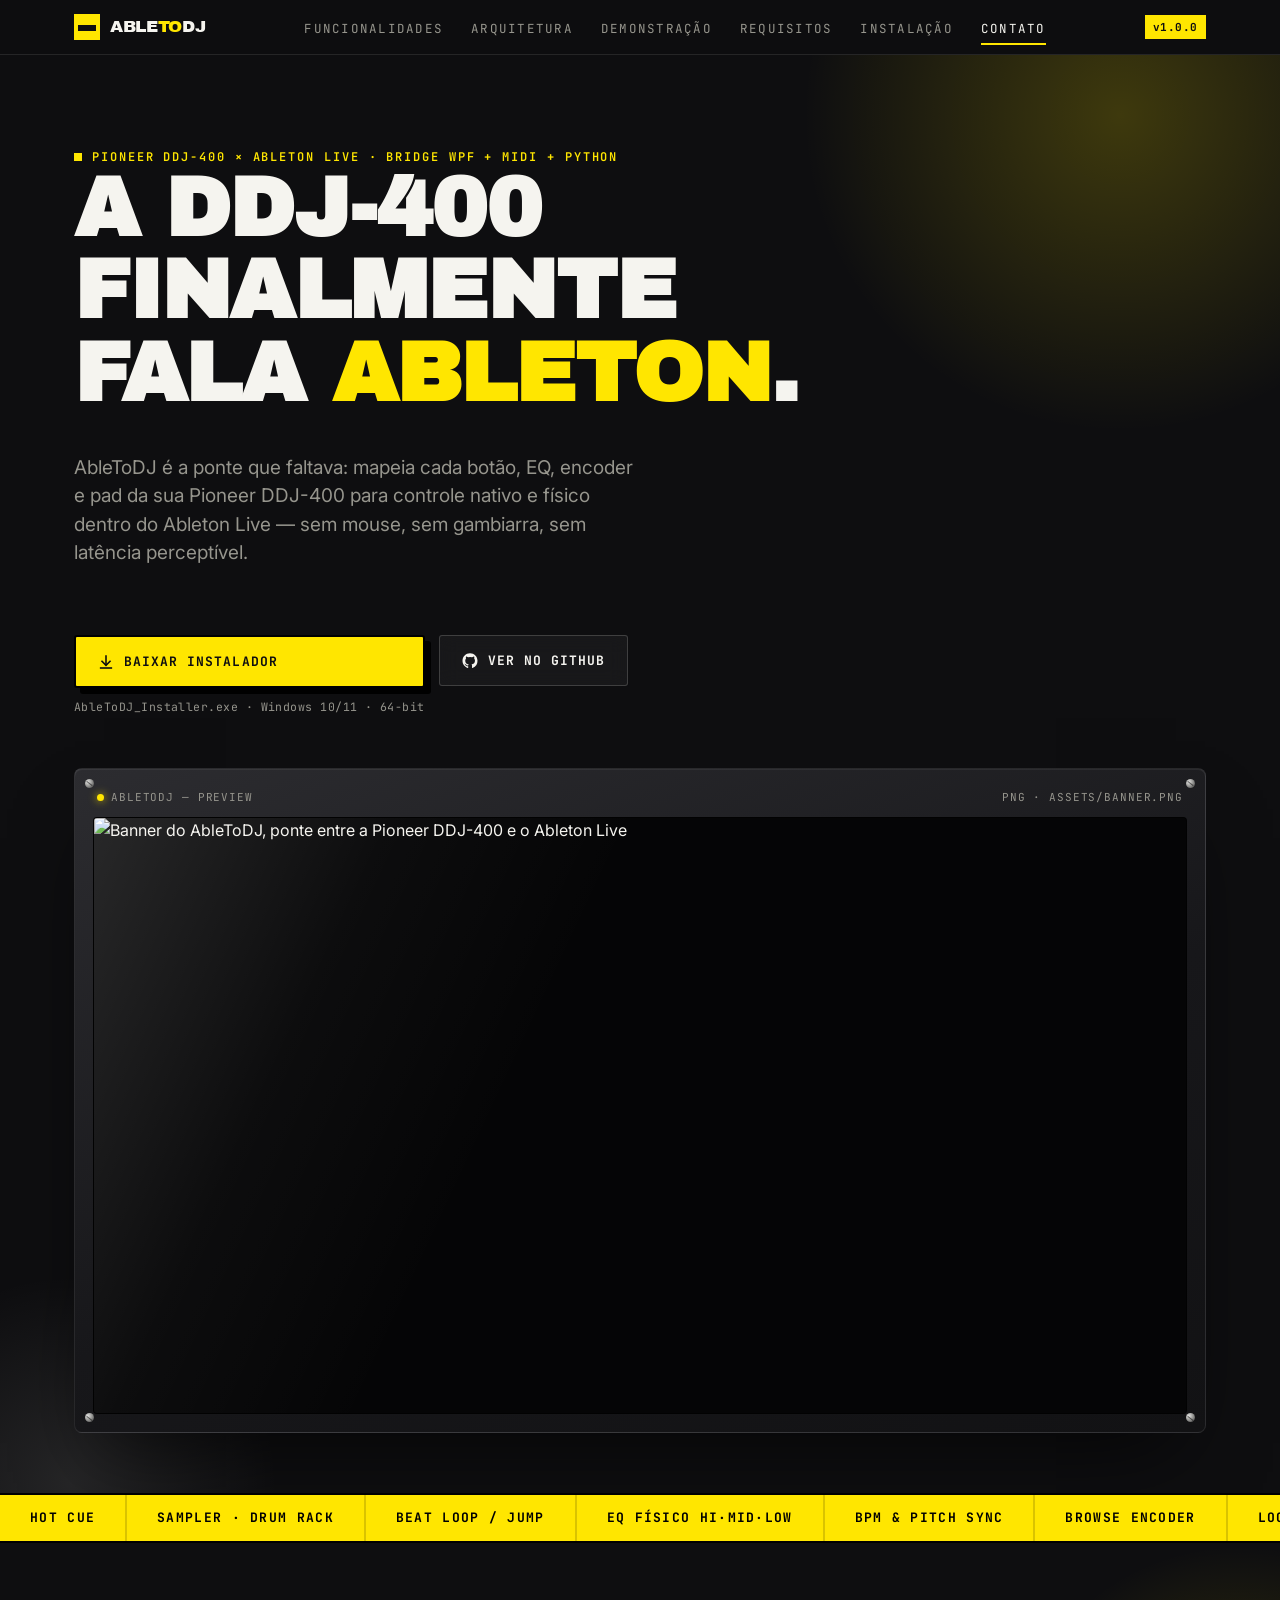
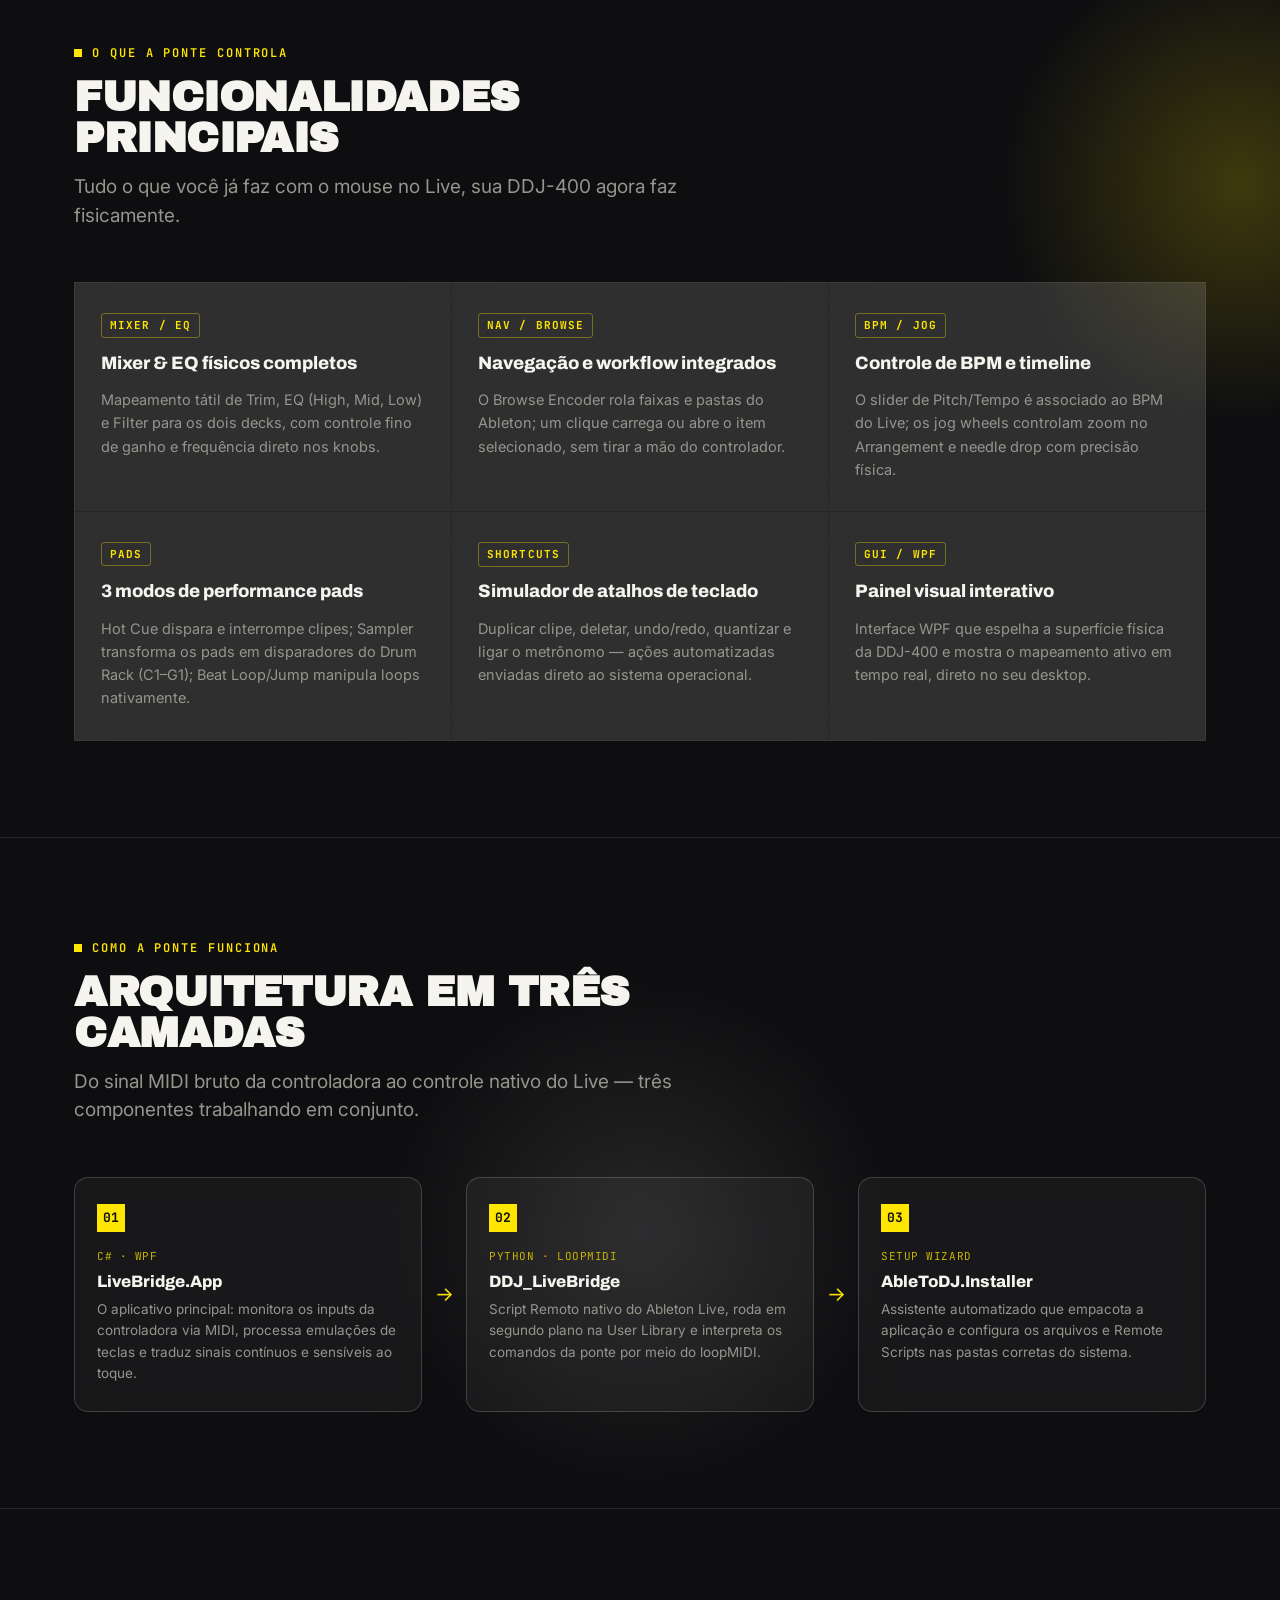
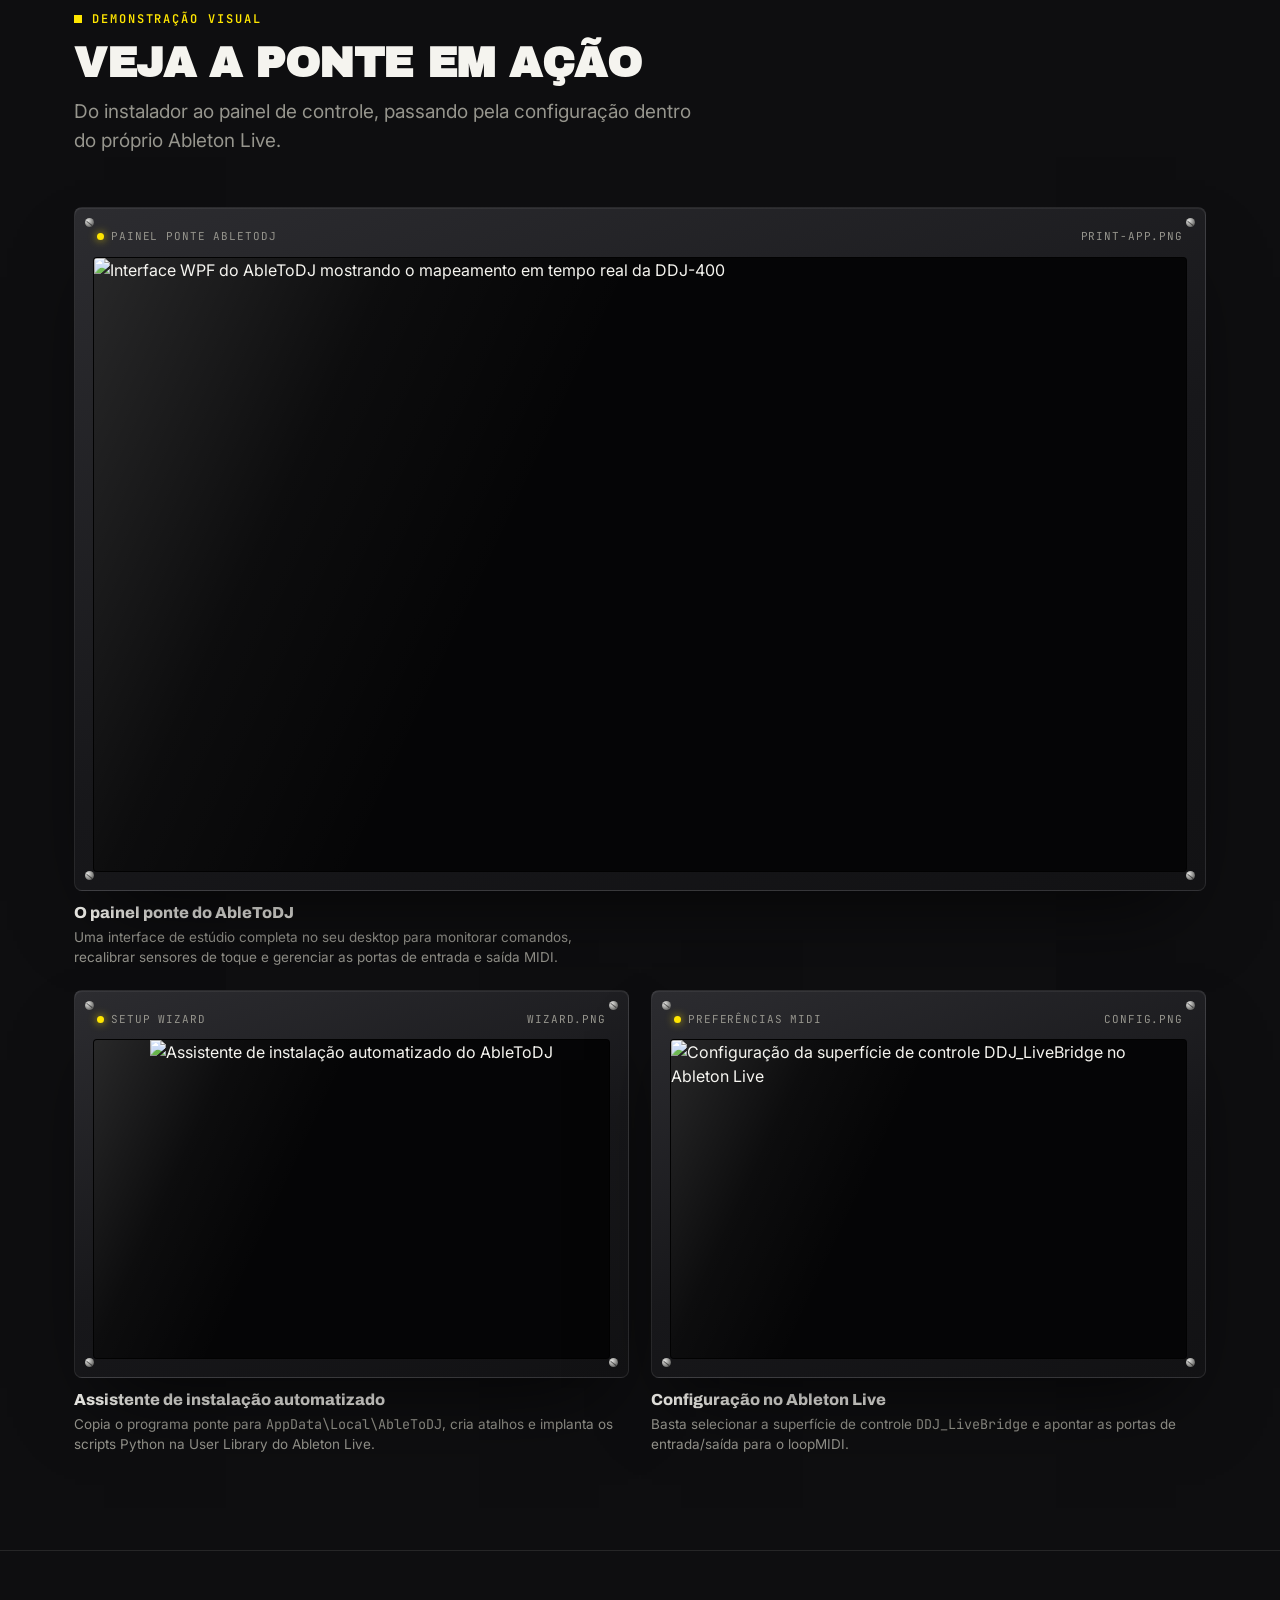
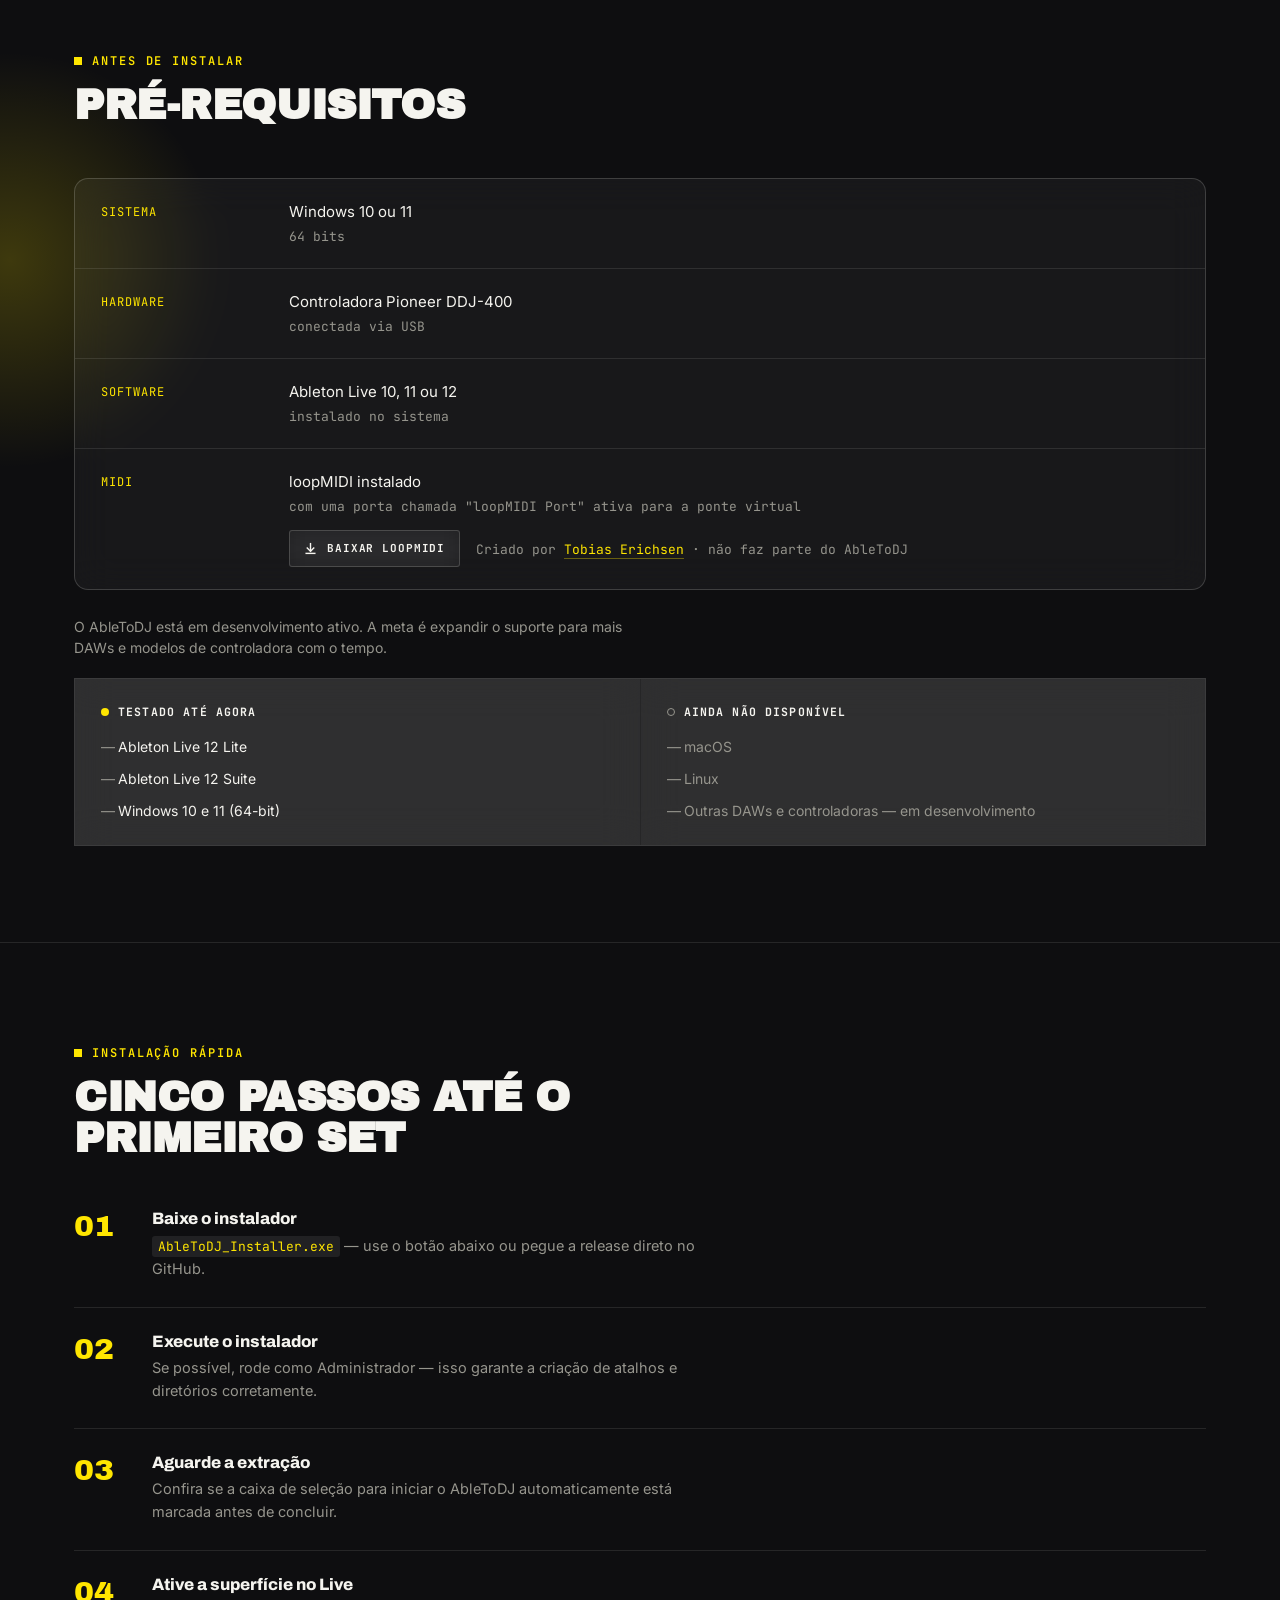
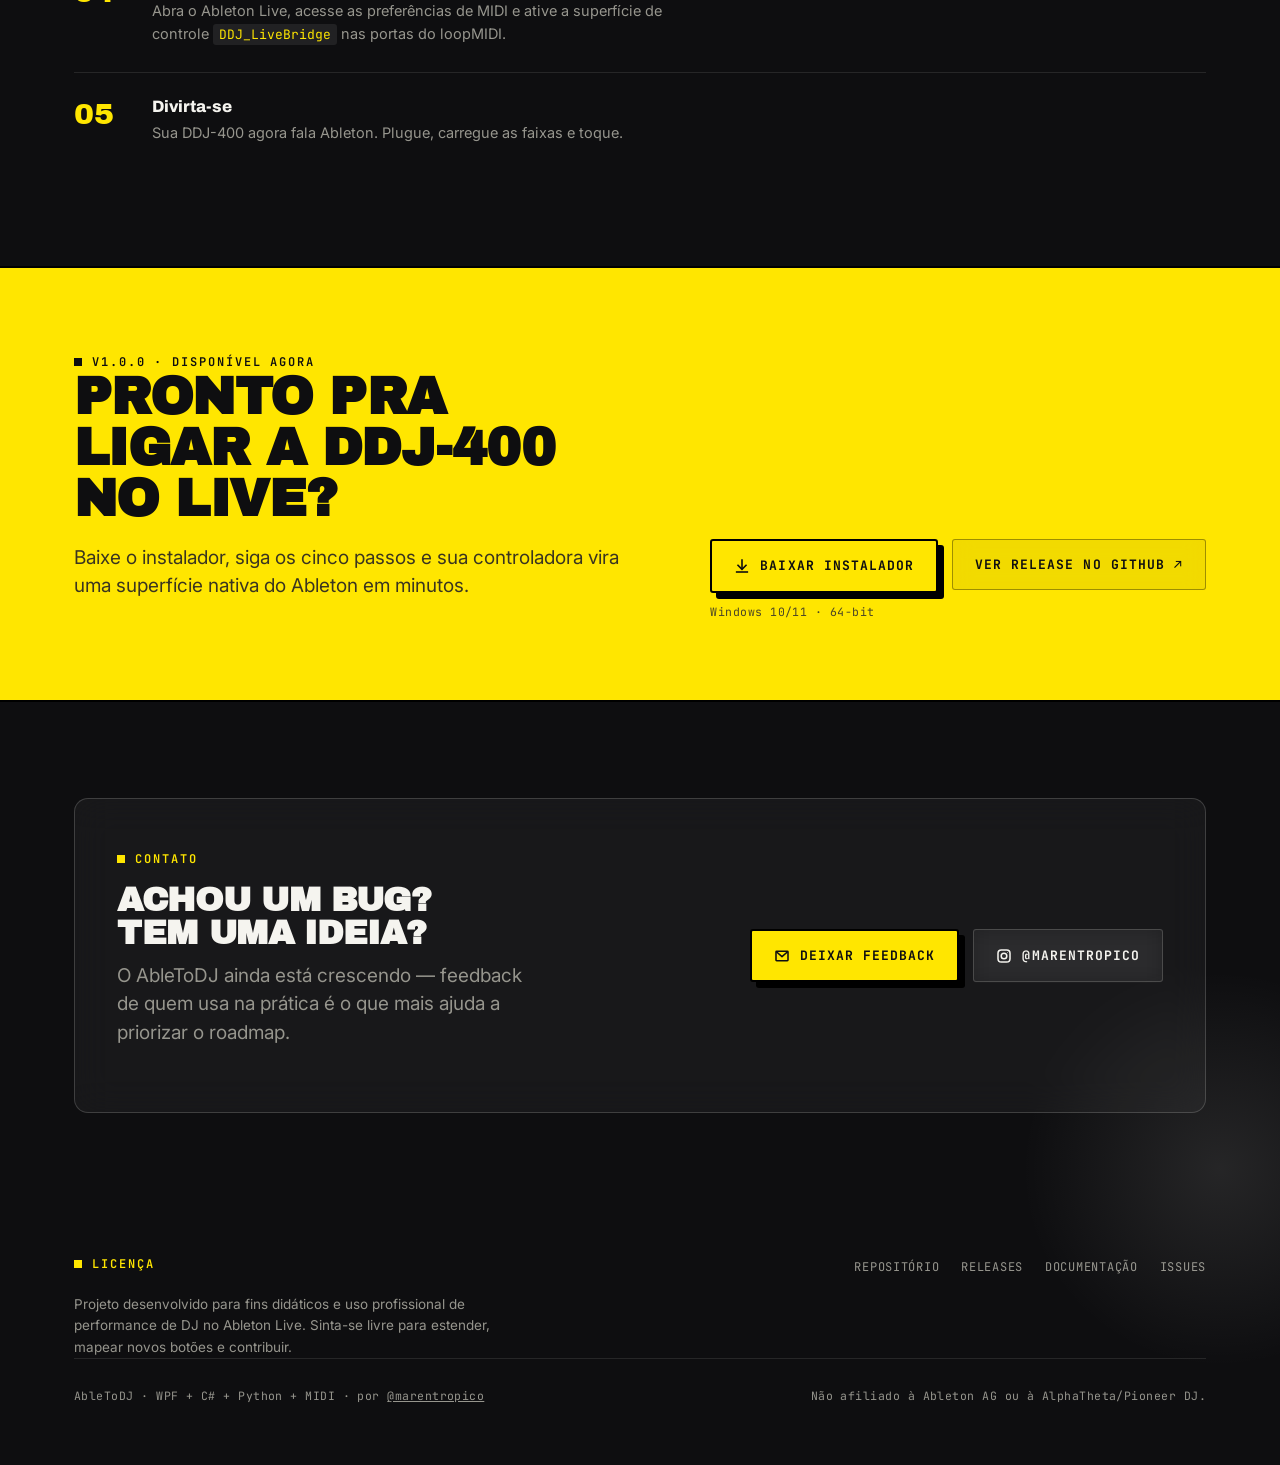
==== index.html @ 9d4becbc "Landing Page" ====
<!DOCTYPE html>
<html lang="pt-BR">
<head>
<meta charset="UTF-8">
<meta name="viewport" content="width=device-width, initial-scale=1.0">
<title>AbleToDJ — Pioneer DDJ-400 × Ableton Live Bridge</title>
<meta name="description" content="AbleToDJ transforma sua Pioneer DDJ-400 numa superfície de controle nativa do Ableton Live: EQ físico, hot cues, pads, BPM e navegação, sem tocar no mouse.">
<meta property="og:title" content="AbleToDJ — Pioneer DDJ-400 × Ableton Live Bridge">
<meta property="og:description" content="A ponte que faltava entre sua DDJ-400 e o Ableton Live. Baixe o instalador e toque.">
<meta property="og:image" content="https://raw.githubusercontent.com/marentropico/abletonDDJ/main/assets/banner.png">
<meta property="og:type" content="website">
<meta name="theme-color" content="#0E0E10">
<link rel="icon" href="data:image/svg+xml,%3Csvg xmlns='http://www.w3.org/2000/svg' viewBox='0 0 64 64'%3E%3Crect width='64' height='64' fill='%230E0E10'/%3E%3Crect x='8' y='8' width='48' height='48' fill='%23FFE600'/%3E%3Crect x='16' y='28' width='32' height='8' fill='%230E0E10'/%3E%3C/svg%3E">
<link rel="preconnect" href="https://fonts.googleapis.com">
<link rel="preconnect" href="https://fonts.gstatic.com" crossorigin>
<link href="https://fonts.googleapis.com/css2?family=Archivo+Black&family=Archivo:wght@500;600;700;800&family=JetBrains+Mono:wght@400;500;600;700&family=Inter:wght@400;500;600&display=swap" rel="stylesheet">
<style>
  :root{
    --ink:#0E0E10;
    --ink-2:#18181B;
    --ink-3:#212124;
    --yellow:#FFE600;
    --yellow-dim:#C9B400;
    --paper:#F5F4EF;
    --muted:#96958D;
    --line:rgba(245,244,239,0.10);
    --line-strong:rgba(245,244,239,0.18);
    --glass-bg:rgba(245,244,239,0.045);
    --radius-glass:14px;
    --radius-hard:3px;
    --shadow-hard:6px 6px 0 #000;
    --shadow-hard-sm:3px 3px 0 #000;
    --maxw:1180px;
  }

  *{box-sizing:border-box;}
  html{scroll-behavior:smooth;}
  body{
    margin:0;
    background:var(--ink);
    color:var(--paper);
    font-family:'Inter',system-ui,sans-serif;
    line-height:1.5;
    -webkit-font-smoothing:antialiased;
    overflow-x:hidden;
  }
  img{max-width:100%;display:block;}
  a{color:inherit;}
  ::selection{background:var(--yellow);color:#000;}

  .wrap{max-width:var(--maxw); margin:0 auto; padding:0 24px;}

  h1,h2,h3{
    font-family:'Archivo Black', 'Archivo', sans-serif;
    text-transform:uppercase;
    line-height:0.98;
    margin:0;
    letter-spacing:-0.01em;
  }
  .eyebrow{
    font-family:'JetBrains Mono', monospace;
    font-size:12px;
    font-weight:600;
    letter-spacing:0.16em;
    text-transform:uppercase;
    color:var(--yellow);
    display:inline-flex;
    align-items:center;
    gap:10px;
  }
  .eyebrow::before{
    content:'';
    width:8px;height:8px;
    background:var(--yellow);
    display:inline-block;
    flex:none;
  }
  .lede{
    font-size:clamp(16px,1.6vw,19px);
    color:var(--muted);
    max-width:52ch;
  }
  .mono{font-family:'JetBrains Mono', monospace;}

  /* ---------- background glow blobs (glass grounding) ---------- */
  .glow{position:absolute; border-radius:50%; pointer-events:none; z-index:0;}
  .glow-yellow{background:radial-gradient(circle, rgba(255,230,0,0.20), rgba(255,230,0,0) 70%);}
  .glow-white{background:radial-gradient(circle, rgba(245,244,239,0.10), rgba(245,244,239,0) 70%);}

  /* ---------- nav ---------- */
  .nav{
    position:sticky; top:0; z-index:100;
    background:rgba(14,14,16,0.72);
    backdrop-filter:blur(14px);
    -webkit-backdrop-filter:blur(14px);
    border-bottom:1px solid var(--line);
  }
  .nav-inner{
    display:flex; align-items:center; justify-content:space-between;
    padding:14px 24px;
    max-width:var(--maxw); margin:0 auto;
  }
  .brand{display:flex; align-items:center; gap:10px; text-decoration:none;}
  .brand-mark{
    width:26px; height:26px; background:var(--yellow);
    position:relative; flex:none;
  }
  .brand-mark::after{
    content:''; position:absolute; left:15%; top:44%; width:70%; height:22%;
    background:var(--ink);
  }
  .brand-word{
    font-family:'Archivo Black', sans-serif;
    font-size:17px; letter-spacing:-0.02em;
    text-transform:uppercase;
  }
  .brand-word span{color:var(--yellow);}
  .nav-links{
    display:flex; gap:28px; list-style:none; margin:0; padding:0;
  }
  .nav-links a{
    font-family:'JetBrains Mono', monospace;
    font-size:12.5px; text-transform:uppercase; letter-spacing:0.1em;
    text-decoration:none; color:var(--muted);
    padding:6px 0; border-bottom:2px solid transparent;
    transition:color .15s, border-color .15s;
  }
  .nav-links a:hover, .nav-links a.active{color:var(--paper); border-color:var(--yellow);}
  .nav-right{display:flex; align-items:center; gap:14px;}
  .nav-version{
    font-family:'JetBrains Mono', monospace; font-size:11px;
    color:var(--ink); background:var(--yellow);
    padding:4px 8px; letter-spacing:0.05em; font-weight:700;
  }
  .nav-toggle{display:none; background:none; border:1px solid var(--line-strong); color:var(--paper); width:38px;height:38px; cursor:pointer; align-items:center; justify-content:center;}
  .nav-toggle span, .nav-toggle span::before, .nav-toggle span::after{
    content:''; display:block; width:16px; height:2px; background:var(--paper); position:relative;
  }
  .nav-toggle span::before{position:absolute; top:-5px;}
  .nav-toggle span::after{position:absolute; top:5px;}

  /* ---------- buttons ---------- */
  .btn{
    font-family:'JetBrains Mono', monospace;
    font-weight:700; font-size:13px; letter-spacing:0.08em;
    text-transform:uppercase; text-decoration:none;
    display:inline-flex; align-items:center; gap:10px;
    padding:15px 22px;
    border-radius:var(--radius-hard);
    cursor:pointer; white-space:nowrap;
    transition:transform .12s ease, box-shadow .12s ease, background .15s, color .15s, border-color .15s;
  }
  .btn svg{flex:none;}
  .btn-primary{
    background:var(--yellow); color:var(--ink);
    border:2px solid #000;
    box-shadow:var(--shadow-hard);
  }
  .btn-primary:hover{transform:translate(2px,2px); box-shadow:var(--shadow-hard-sm);}
  .btn-primary:active{transform:translate(5px,5px); box-shadow:0 0 0 #000;}
  .btn-ghost{
    background:var(--glass-bg);
    backdrop-filter:blur(10px); -webkit-backdrop-filter:blur(10px);
    color:var(--paper);
    border:1.5px solid var(--line-strong);
  }
  .btn-ghost:hover{border-color:var(--yellow); color:var(--yellow);}
  .btn-block{width:100%; justify-content:center;}
  .btn-sub{
    font-family:'JetBrains Mono', monospace; font-size:11.5px;
    color:var(--muted); letter-spacing:0.04em; margin-top:10px;
  }
  .cta-row{display:flex; flex-wrap:wrap; gap:14px; align-items:flex-start;}
  .cta-col{display:flex; flex-direction:column;}

  /* ---------- hero ---------- */
  .hero{position:relative; padding:88px 0 60px; overflow:hidden;}
  .hero .glow-yellow{width:640px; height:640px; top:-260px; right:-160px;}
  .hero .glow-white{width:420px; height:420px; bottom:-200px; left:-140px;}
  .hero-inner{position:relative; z-index:1;}
  .hero-title{
    font-size:clamp(40px, 7vw, 84px);
    max-width:15ch;
  }
  .hero-title .hl{color:var(--yellow);}
  .hero-copy{
    display:flex; gap:48px; flex-wrap:wrap;
    margin-top:26px; align-items:flex-end; justify-content:space-between;
  }
  .hero-lede-col{max-width:560px;}
  .hero-lede-col .lede{margin-top:14px;}
  .hero-cta{margin-top:26px;}

  /* ---------- hardware panel frame (signature element) ---------- */
  .frame{
    position:relative;
    background:linear-gradient(160deg,#2c2c30 0%, #17171a 55%, #121214 100%);
    border:1px solid rgba(255,255,255,0.09);
    border-radius:8px;
    padding:18px;
    box-shadow:0 40px 80px -30px rgba(0,0,0,0.7), inset 0 1px 0 rgba(255,255,255,0.06);
  }
  .screw{
    position:absolute; width:9px; height:9px; border-radius:50%;
    background:radial-gradient(circle at 32% 32%, #e4e4e2, #8a8a88 55%, #303030 100%);
    z-index:2;
  }
  .screw::after{
    content:''; position:absolute; top:50%; left:12%; width:76%; height:1px;
    background:rgba(0,0,0,0.55); transform:rotate(38deg);
  }
  .screw.tl{top:10px; left:10px;} .screw.tr{top:10px; right:10px;}
  .screw.bl{bottom:10px; left:10px;} .screw.br{bottom:10px; right:10px;}
  .frame-label{
    display:flex; align-items:center; justify-content:space-between;
    font-family:'JetBrains Mono', monospace; font-size:11px;
    color:var(--muted); text-transform:uppercase; letter-spacing:0.08em;
    padding:0 4px 12px; margin-top:2px;
  }
  .led{width:7px; height:7px; border-radius:50%; background:var(--yellow); display:inline-block; margin-right:7px; box-shadow:0 0 8px rgba(255,230,0,0.8);}
  .screen{
    position:relative; border-radius:4px; overflow:hidden; background:#050506;
    border:1px solid rgba(0,0,0,0.6);
  }
  .screen img{width:100%; height:100%; object-fit:cover; display:block;}
  .screen::after{
    content:''; position:absolute; inset:0; pointer-events:none;
    background:linear-gradient(115deg, rgba(255,255,255,0.14) 0%, rgba(255,255,255,0.03) 22%, rgba(255,255,255,0) 40%);
  }
  .hero-frame{margin-top:52px;}
  .hero-frame .screen{aspect-ratio:1832/1000;}
  .hero-frame .screen img{object-fit:cover;}

  /* ---------- ticker ---------- */
  .ticker{
    overflow:hidden; background:var(--yellow);
    border-top:2px solid #000; border-bottom:2px solid #000;
  }
  .ticker-track{display:flex; width:max-content; animation:scroll 32s linear infinite;}
  .ticker-track span{
    font-family:'JetBrains Mono', monospace; font-weight:700; font-size:13px;
    text-transform:uppercase; letter-spacing:0.1em; color:#000;
    padding:13px 30px; white-space:nowrap; border-right:2px solid rgba(0,0,0,0.15);
  }
  @keyframes scroll{ from{transform:translateX(0);} to{transform:translateX(-50%);} }

  /* ---------- sections shared ---------- */
  section{position:relative; padding:96px 0;}
  .section-head{margin-bottom:52px; max-width:640px;}
  .section-head h2{font-size:clamp(28px,4vw,42px); margin-top:14px;}
  .section-head .lede{margin-top:14px;}
  .divider{border:none; border-top:1px solid var(--line); margin:0;}

  /* ---------- features ---------- */
  .features-grid{
    display:grid; grid-template-columns:repeat(3,1fr);
    gap:1px; background:var(--line); border:1px solid var(--line);
    position:relative; z-index:1;
  }
  .feature-card{
    background:var(--glass-bg);
    backdrop-filter:blur(18px); -webkit-backdrop-filter:blur(18px);
    padding:30px 26px; min-height:200px;
    display:flex; flex-direction:column; gap:14px;
  }
  .feature-tag{
    font-family:'JetBrains Mono', monospace; font-size:11px; font-weight:700;
    letter-spacing:0.1em; color:var(--yellow);
    border:1px solid rgba(255,230,0,0.35); width:fit-content;
    padding:3px 8px; border-radius:3px;
  }
  .feature-card h3{
    font-family:'Archivo', sans-serif; font-weight:800; text-transform:none;
    font-size:18px; letter-spacing:0; line-height:1.25;
  }
  .feature-card p{margin:0; color:var(--muted); font-size:14.5px; line-height:1.6;}

  /* ---------- architecture ---------- */
  .arch-glow{width:520px; height:520px; top:20%; left:50%; transform:translateX(-50%);}
  .arch-flow{
    display:flex; align-items:stretch; gap:0; position:relative; z-index:1;
    flex-wrap:wrap;
  }
  .arch-node{
    flex:1 1 220px;
    background:var(--glass-bg);
    backdrop-filter:blur(18px); -webkit-backdrop-filter:blur(18px);
    border:1px solid var(--line-strong); border-radius:var(--radius-glass);
    padding:26px 22px;
  }
  .arch-num{
    font-family:'JetBrains Mono', monospace; font-weight:700; font-size:13px;
    color:var(--ink); background:var(--yellow); width:28px; height:28px;
    display:flex; align-items:center; justify-content:center; margin-bottom:16px;
  }
  .arch-node h3{
    font-family:'Archivo', sans-serif; font-weight:800; text-transform:none;
    font-size:16.5px; letter-spacing:0; margin-bottom:8px;
  }
  .arch-node .mono-small{font-family:'JetBrains Mono',monospace; font-size:11px; color:var(--yellow-dim); letter-spacing:0.05em; display:block; margin-bottom:10px; text-transform:uppercase;}
  .arch-node p{margin:0; color:var(--muted); font-size:13.5px; line-height:1.6;}
  .arch-arrow{
    display:flex; align-items:center; justify-content:center;
    flex:0 0 44px; color:var(--yellow); font-size:20px;
  }

  /* ---------- demo / screenshots ---------- */
  .demo-main{margin-bottom:22px;}
  .demo-main .screen{aspect-ratio:1178/663;}
  .demo-grid{display:grid; grid-template-columns:1fr 1fr; gap:22px;}
  .demo-caption{
    display:flex; justify-content:space-between; align-items:baseline;
    margin-top:14px; gap:12px; flex-wrap:wrap;
  }
  .demo-caption h3{
    font-family:'Archivo', sans-serif; font-weight:800; text-transform:none;
    font-size:16px; letter-spacing:0;
  }
  .demo-caption p{margin:6px 0 0; color:var(--muted); font-size:13.5px; max-width:60ch;}
  .demo-grid .screen{height:320px; display:flex; align-items:center; justify-content:center; background:#050506;}
  .demo-grid .screen img{width:auto; height:100%; max-width:100%; object-fit:contain;}

  /* ---------- requirements ---------- */
  .req-panel{
    background:var(--glass-bg);
    backdrop-filter:blur(18px); -webkit-backdrop-filter:blur(18px);
    border:1px solid var(--line-strong); border-radius:var(--radius-glass);
    position:relative; z-index:1;
    overflow:hidden;
  }
  .req-row{
    display:grid; grid-template-columns:180px 1fr;
    padding:22px 26px; border-bottom:1px solid var(--line);
    gap:8px;
  }
  .req-row:last-child{border-bottom:none;}
  .req-key{
    font-family:'JetBrains Mono', monospace; font-size:12px; color:var(--yellow);
    letter-spacing:0.08em; text-transform:uppercase; padding-top:2px;
  }
  .req-val{font-size:15px; color:var(--paper);}
  .req-val span{display:block; color:var(--muted); font-size:13px; margin-top:3px; font-family:'JetBrains Mono',monospace;}
  .req-action{display:flex; align-items:center; gap:16px; flex-wrap:wrap; margin-top:14px;}
  .btn-sm{padding:9px 14px; font-size:11px;}
  .req-credit{font-family:'JetBrains Mono',monospace; font-size:11.5px; color:var(--muted);}
  .req-credit a{color:var(--yellow); text-decoration:none; border-bottom:1px solid rgba(255,230,0,0.35);}
  .req-credit a:hover{border-color:var(--yellow);}

  /* ---------- compatibility / disclaimer ---------- */
  .compat-note{margin-top:26px; position:relative; z-index:1;}
  .compat-note .compat-lede{color:var(--muted); font-size:14px; max-width:64ch; margin:0 0 20px;}
  .compat-grid{display:grid; grid-template-columns:1fr 1fr; gap:1px; background:var(--line); border:1px solid var(--line);}
  .compat-card{background:var(--glass-bg); backdrop-filter:blur(18px); -webkit-backdrop-filter:blur(18px); padding:24px 26px;}
  .compat-card h4{
    font-family:'JetBrains Mono', monospace; font-size:11.5px; letter-spacing:0.1em;
    text-transform:uppercase; margin:0 0 16px; display:flex; align-items:center; gap:9px; color:var(--paper);
  }
  .compat-dot{width:8px; height:8px; border-radius:50%; flex:none;}
  .compat-dot.on{background:var(--yellow);}
  .compat-dot.off{background:transparent; border:1.5px solid var(--muted);}
  .compat-card ul{list-style:none; margin:0; padding:0; display:flex; flex-direction:column; gap:11px;}
  .compat-card li{font-size:14px; color:var(--paper); padding-left:17px; position:relative; line-height:1.5;}
  .compat-card li::before{content:'—'; position:absolute; left:0; color:var(--muted);}
  .compat-card.off li{color:var(--muted);}

  /* ---------- feedback ---------- */
  .feedback-panel{
    background:var(--glass-bg);
    backdrop-filter:blur(18px); -webkit-backdrop-filter:blur(18px);
    border:1px solid var(--line-strong); border-radius:var(--radius-glass);
    padding:46px 42px; position:relative; z-index:1;
    display:flex; justify-content:space-between; align-items:center; gap:36px; flex-wrap:wrap;
  }
  .feedback-panel h2{font-size:clamp(24px,3.4vw,34px); max-width:15ch;}
  .feedback-copy{max-width:420px;}
  .feedback-copy .lede{margin-top:12px;}
  .feedback-actions{display:flex; gap:14px; flex-wrap:wrap;}

  /* ---------- install steps ---------- */
  .steps{list-style:none; margin:0; padding:0; position:relative; z-index:1;}
  .step{
    display:grid; grid-template-columns:56px 1fr; gap:22px;
    padding:26px 0; border-bottom:1px solid var(--line);
  }
  .step:first-child{padding-top:0;}
  .step:last-child{border-bottom:none;}
  .step-num{
    font-family:'Archivo Black', sans-serif; font-size:30px; color:var(--yellow);
    line-height:1;
  }
  .step-body h3{
    font-family:'Archivo', sans-serif; font-weight:800; text-transform:none;
    font-size:16.5px; letter-spacing:0; margin-bottom:6px;
  }
  .step-body p{margin:0; color:var(--muted); font-size:14.5px; line-height:1.6; max-width:62ch;}
  .step-body code{
    font-family:'JetBrains Mono',monospace; background:rgba(255,255,255,0.08);
    padding:2px 6px; border-radius:3px; font-size:13px; color:var(--yellow);
  }

  /* ---------- final cta ---------- */
  .final-cta{
    background:var(--yellow); color:var(--ink);
    border-top:2px solid #000; border-bottom:2px solid #000;
    padding:80px 0;
  }
  .final-cta .eyebrow{color:var(--ink);}
  .final-cta .eyebrow::before{background:var(--ink);}
  .final-cta h2{font-size:clamp(30px,5vw,52px); max-width:16ch;}
  .final-cta .lede{color:#3a3520; max-width:48ch;}
  .final-cta .btn-ghost{
    background:rgba(0,0,0,0.05); border-color:rgba(0,0,0,0.35); color:var(--ink);
  }
  .final-cta .btn-ghost:hover{border-color:#000; color:#000; background:rgba(0,0,0,0.1);}
  .final-cta-inner{display:flex; justify-content:space-between; align-items:flex-end; gap:32px; flex-wrap:wrap;}
  .final-cta .btn-sub{color:#4a4526;}

  /* ---------- footer ---------- */
  footer{padding:44px 0 60px;}
  .footer-inner{
    display:flex; justify-content:space-between; align-items:center; gap:20px; flex-wrap:wrap;
    padding-top:28px; border-top:1px solid var(--line);
  }
  .footer-links{display:flex; gap:22px; list-style:none; margin:0; padding:0;}
  .footer-links a{
    font-family:'JetBrains Mono',monospace; font-size:12px; color:var(--muted);
    text-decoration:none; letter-spacing:0.06em; text-transform:uppercase;
  }
  .footer-links a:hover{color:var(--yellow);}
  .footer-note{font-family:'JetBrains Mono',monospace; font-size:11.5px; color:var(--muted); letter-spacing:0.04em;}
  .footer-top{display:flex; justify-content:space-between; align-items:flex-start; gap:24px; flex-wrap:wrap;}
  .footer-license{max-width:52ch; color:var(--muted); font-size:13.5px; line-height:1.6;}

  /* ---------- reveal ---------- */
  .reveal{opacity:0; transform:translateY(18px); transition:opacity .6s ease, transform .6s ease;}
  .reveal.in{opacity:1; transform:translateY(0);}

  @media (prefers-reduced-motion: reduce){
    html{scroll-behavior:auto;}
    .ticker-track{animation:none;}
    .reveal{opacity:1; transform:none; transition:none;}
    .btn-primary:hover, .btn-primary:active{transform:none;}
  }

  @media (max-width:900px){
    .nav-links{display:none;}
    .nav-toggle{display:flex;}
    .features-grid{grid-template-columns:1fr 1fr;}
    .demo-grid{grid-template-columns:1fr;}
    .arch-flow{flex-direction:column;}
    .arch-arrow{transform:rotate(90deg); flex:0 0 34px;}
    .final-cta-inner{align-items:flex-start;}
  }
  @media (max-width:640px){
    .features-grid{grid-template-columns:1fr;}
    .compat-grid{grid-template-columns:1fr;}
    .feedback-panel{padding:32px 26px;}
    .hero{padding:56px 0 40px;}
    section{padding:64px 0;}
    .req-row{grid-template-columns:1fr; gap:4px;}
    .step{grid-template-columns:40px 1fr; gap:14px;}
    .step-num{font-size:24px;}
  }
</style>
</head>
<body>

<nav class="nav">
  <div class="nav-inner">
    <a href="#top" class="brand">
      <span class="brand-mark"></span>
      <span class="brand-word">Able<span>To</span>DJ</span>
    </a>
    <ul class="nav-links" id="navLinks">
      <li><a href="#funcionalidades">Funcionalidades</a></li>
      <li><a href="#arquitetura">Arquitetura</a></li>
      <li><a href="#demonstracao">Demonstração</a></li>
      <li><a href="#requisitos">Requisitos</a></li>
      <li><a href="#instalacao">Instalação</a></li>
      <li><a href="#contato">Contato</a></li>
    </ul>
    <div class="nav-right">
      <span class="nav-version mono">v1.0.0</span>
      <button class="nav-toggle" id="navToggle" aria-label="Abrir menu"><span></span></button>
    </div>
  </div>
</nav>

<main id="top">

  <!-- HERO -->
  <header class="hero">
    <span class="glow glow-yellow"></span>
    <span class="glow glow-white"></span>
    <div class="wrap hero-inner">
      <span class="eyebrow">Pioneer DDJ-400 × Ableton Live · Bridge WPF + MIDI + Python</span>
      <h1 class="hero-title">A DDJ-400 FINALMENTE FALA <span class="hl">ABLETON</span>.</h1>

      <div class="hero-copy">
        <div class="hero-lede-col">
          <p class="lede">AbleToDJ é a ponte que faltava: mapeia cada botão, EQ, encoder e pad da sua Pioneer DDJ-400 para controle nativo e físico dentro do Ableton Live — sem mouse, sem gambiarra, sem latência perceptível.</p>
        </div>
        <div class="cta-row">
          <div class="cta-col">
            <a class="btn btn-primary" href="https://github.com/marentropico/abletonDDJ/releases/download/v1.0.0/AbleToDJ_Installer.exe">
              <svg width="16" height="16" viewBox="0 0 24 24" fill="none" stroke="currentColor" stroke-width="2.4" stroke-linecap="square"><path d="M12 3v13"/><path d="M6 11l6 6 6-6"/><path d="M4 21h16"/></svg>
              Baixar instalador
            </a>
            <span class="btn-sub">AbleToDJ_Installer.exe · Windows 10/11 · 64-bit</span>
          </div>
          <a class="btn btn-ghost" href="https://github.com/marentropico/abletonDDJ">
            <svg width="16" height="16" viewBox="0 0 24 24" fill="currentColor"><path d="M12 .5C5.73.5.75 5.48.75 11.75c0 5.02 3.26 9.28 7.77 10.78.57.1.78-.25.78-.55v-2.1c-3.16.69-3.83-1.36-3.83-1.36-.52-1.31-1.26-1.66-1.26-1.66-1.03-.7.08-.69.08-.69 1.14.08 1.74 1.17 1.74 1.17 1.01 1.73 2.65 1.23 3.3.94.1-.73.4-1.23.72-1.51-2.52-.29-5.17-1.26-5.17-5.61 0-1.24.44-2.25 1.17-3.04-.12-.29-.51-1.45.11-3.02 0 0 .96-.31 3.14 1.16a10.9 10.9 0 0 1 5.72 0c2.18-1.47 3.14-1.16 3.14-1.16.62 1.57.23 2.73.11 3.02.73.79 1.17 1.8 1.17 3.04 0 4.36-2.65 5.31-5.18 5.6.41.35.77 1.04.77 2.11v3.13c0 .3.21.66.79.55A11.26 11.26 0 0 0 23.25 11.75C23.25 5.48 18.27.5 12 .5Z"/></svg>
            Ver no GitHub
          </a>
        </div>
      </div>

      <div class="frame hero-frame">
        <span class="screw tl"></span><span class="screw tr"></span><span class="screw bl"></span><span class="screw br"></span>
        <div class="frame-label"><span><span class="led"></span>AbleToDJ — Preview</span><span>PNG · assets/banner.png</span></div>
        <div class="screen">
          <img src="https://raw.githubusercontent.com/marentropico/abletonDDJ/main/assets/banner.png" alt="Banner do AbleToDJ, ponte entre a Pioneer DDJ-400 e o Ableton Live" loading="eager">
        </div>
      </div>
    </div>
  </header>

  <!-- TICKER -->
  <div class="ticker" role="presentation" aria-hidden="true">
    <div class="ticker-track">
      <span>HOT CUE</span><span>SAMPLER · DRUM RACK</span><span>BEAT LOOP / JUMP</span><span>EQ FÍSICO HI·MID·LOW</span><span>BPM &amp; PITCH SYNC</span><span>BROWSE ENCODER</span><span>loopMIDI BRIDGE</span><span>WPF + C# + PYTHON</span>
      <span>HOT CUE</span><span>SAMPLER · DRUM RACK</span><span>BEAT LOOP / JUMP</span><span>EQ FÍSICO HI·MID·LOW</span><span>BPM &amp; PITCH SYNC</span><span>BROWSE ENCODER</span><span>loopMIDI BRIDGE</span><span>WPF + C# + PYTHON</span>
    </div>
  </div>

  <!-- FEATURES -->
  <section id="funcionalidades">
    <span class="glow glow-yellow" style="width:480px;height:480px; top:0; right:-200px;"></span>
    <div class="wrap">
      <div class="section-head reveal">
        <span class="eyebrow">O que a ponte controla</span>
        <h2>Funcionalidades principais</h2>
        <p class="lede">Tudo o que você já faz com o mouse no Live, sua DDJ-400 agora faz fisicamente.</p>
      </div>

      <div class="features-grid reveal">
        <div class="feature-card">
          <span class="feature-tag">MIXER / EQ</span>
          <h3>Mixer &amp; EQ físicos completos</h3>
          <p>Mapeamento tátil de Trim, EQ (High, Mid, Low) e Filter para os dois decks, com controle fino de ganho e frequência direto nos knobs.</p>
        </div>
        <div class="feature-card">
          <span class="feature-tag">NAV / BROWSE</span>
          <h3>Navegação e workflow integrados</h3>
          <p>O Browse Encoder rola faixas e pastas do Ableton; um clique carrega ou abre o item selecionado, sem tirar a mão do controlador.</p>
        </div>
        <div class="feature-card">
          <span class="feature-tag">BPM / JOG</span>
          <h3>Controle de BPM e timeline</h3>
          <p>O slider de Pitch/Tempo é associado ao BPM do Live; os jog wheels controlam zoom no Arrangement e needle drop com precisão física.</p>
        </div>
        <div class="feature-card">
          <span class="feature-tag">PADS</span>
          <h3>3 modos de performance pads</h3>
          <p>Hot Cue dispara e interrompe clipes; Sampler transforma os pads em disparadores do Drum Rack (C1–G1); Beat Loop/Jump manipula loops nativamente.</p>
        </div>
        <div class="feature-card">
          <span class="feature-tag">SHORTCUTS</span>
          <h3>Simulador de atalhos de teclado</h3>
          <p>Duplicar clipe, deletar, undo/redo, quantizar e ligar o metrônomo — ações automatizadas enviadas direto ao sistema operacional.</p>
        </div>
        <div class="feature-card">
          <span class="feature-tag">GUI / WPF</span>
          <h3>Painel visual interativo</h3>
          <p>Interface WPF que espelha a superfície física da DDJ-400 e mostra o mapeamento ativo em tempo real, direto no seu desktop.</p>
        </div>
      </div>
    </div>
  </section>

  <hr class="divider">

  <!-- ARCHITECTURE -->
  <section id="arquitetura">
    <span class="glow glow-white arch-glow"></span>
    <div class="wrap">
      <div class="section-head reveal">
        <span class="eyebrow">Como a ponte funciona</span>
        <h2>Arquitetura em três camadas</h2>
        <p class="lede">Do sinal MIDI bruto da controladora ao controle nativo do Live — três componentes trabalhando em conjunto.</p>
      </div>

      <div class="arch-flow reveal">
        <div class="arch-node">
          <span class="arch-num">01</span>
          <span class="mono-small">C# · WPF</span>
          <h3>LiveBridge.App</h3>
          <p>O aplicativo principal: monitora os inputs da controladora via MIDI, processa emulações de teclas e traduz sinais contínuos e sensíveis ao toque.</p>
        </div>
        <div class="arch-arrow">→</div>
        <div class="arch-node">
          <span class="arch-num">02</span>
          <span class="mono-small">Python · loopMIDI</span>
          <h3>DDJ_LiveBridge</h3>
          <p>Script Remoto nativo do Ableton Live, roda em segundo plano na User Library e interpreta os comandos da ponte por meio do loopMIDI.</p>
        </div>
        <div class="arch-arrow">→</div>
        <div class="arch-node">
          <span class="arch-num">03</span>
          <span class="mono-small">Setup Wizard</span>
          <h3>AbleToDJ.Installer</h3>
          <p>Assistente automatizado que empacota a aplicação e configura os arquivos e Remote Scripts nas pastas corretas do sistema.</p>
        </div>
      </div>
    </div>
  </section>

  <hr class="divider">

  <!-- DEMO -->
  <section id="demonstracao">
    <div class="wrap">
      <div class="section-head reveal">
        <span class="eyebrow">Demonstração visual</span>
        <h2>Veja a ponte em ação</h2>
        <p class="lede">Do instalador ao painel de controle, passando pela configuração dentro do próprio Ableton Live.</p>
      </div>

      <div class="demo-main reveal">
        <div class="frame">
          <span class="screw tl"></span><span class="screw tr"></span><span class="screw bl"></span><span class="screw br"></span>
          <div class="frame-label"><span><span class="led"></span>Painel Ponte AbleToDJ</span><span>print-app.png</span></div>
          <div class="screen">
            <img src="https://raw.githubusercontent.com/marentropico/abletonDDJ/main/assets/print-app.png" alt="Interface WPF do AbleToDJ mostrando o mapeamento em tempo real da DDJ-400" loading="lazy">
          </div>
        </div>
        <div class="demo-caption">
          <div>
            <h3>O painel ponte do AbleToDJ</h3>
            <p>Uma interface de estúdio completa no seu desktop para monitorar comandos, recalibrar sensores de toque e gerenciar as portas de entrada e saída MIDI.</p>
          </div>
        </div>
      </div>

      <div class="demo-grid reveal">
        <div>
          <div class="frame">
            <span class="screw tl"></span><span class="screw tr"></span><span class="screw bl"></span><span class="screw br"></span>
            <div class="frame-label"><span><span class="led"></span>Setup Wizard</span><span>wizard.png</span></div>
            <div class="screen">
              <img src="https://raw.githubusercontent.com/marentropico/abletonDDJ/main/assets/wizard-instala%C3%A7%C3%A3o.png" alt="Assistente de instalação automatizado do AbleToDJ" loading="lazy">
            </div>
          </div>
          <div class="demo-caption">
            <div>
              <h3>Assistente de instalação automatizado</h3>
              <p>Copia o programa ponte para <span class="mono">AppData\Local\AbleToDJ</span>, cria atalhos e implanta os scripts Python na User Library do Ableton Live.</p>
            </div>
          </div>
        </div>
        <div>
          <div class="frame">
            <span class="screw tl"></span><span class="screw tr"></span><span class="screw bl"></span><span class="screw br"></span>
            <div class="frame-label"><span><span class="led"></span>Preferências MIDI</span><span>config.png</span></div>
            <div class="screen">
              <img src="https://raw.githubusercontent.com/marentropico/abletonDDJ/main/assets/configura%C3%A7%C3%A3o-ableton.png" alt="Configuração da superfície de controle DDJ_LiveBridge no Ableton Live" loading="lazy">
            </div>
          </div>
          <div class="demo-caption">
            <div>
              <h3>Configuração no Ableton Live</h3>
              <p>Basta selecionar a superfície de controle <span class="mono">DDJ_LiveBridge</span> e apontar as portas de entrada/saída para o loopMIDI.</p>
            </div>
          </div>
        </div>
      </div>
    </div>
  </section>

  <hr class="divider">

  <!-- REQUIREMENTS -->
  <section id="requisitos">
    <span class="glow glow-yellow" style="width:420px;height:420px; top:10%; left:-200px;"></span>
    <div class="wrap">
      <div class="section-head reveal">
        <span class="eyebrow">Antes de instalar</span>
        <h2>Pré-requisitos</h2>
      </div>

      <div class="req-panel reveal">
        <div class="req-row">
          <span class="req-key">Sistema</span>
          <span class="req-val">Windows 10 ou 11 <span>64 bits</span></span>
        </div>
        <div class="req-row">
          <span class="req-key">Hardware</span>
          <span class="req-val">Controladora Pioneer DDJ-400 <span>conectada via USB</span></span>
        </div>
        <div class="req-row">
          <span class="req-key">Software</span>
          <span class="req-val">Ableton Live 10, 11 ou 12 <span>instalado no sistema</span></span>
        </div>
        <div class="req-row">
          <span class="req-key">MIDI</span>
          <div class="req-val">
            loopMIDI instalado <span>com uma porta chamada "loopMIDI Port" ativa para a ponte virtual</span>
            <div class="req-action">
              <a class="btn btn-ghost btn-sm" href="https://www.tobias-erichsen.de/wp-content/uploads/2020/01/loopMIDISetup_1_0_16_27.zip">
                <svg width="13" height="13" viewBox="0 0 24 24" fill="none" stroke="currentColor" stroke-width="2.6" stroke-linecap="square"><path d="M12 3v13"/><path d="M6 11l6 6 6-6"/><path d="M4 21h16"/></svg>
                Baixar loopMIDI
              </a>
              <span class="req-credit">Criado por <a href="https://www.tobias-erichsen.de/software/loopmidi.html">Tobias Erichsen</a> · não faz parte do AbleToDJ</span>
            </div>
          </div>
        </div>
      </div>

      <div class="compat-note">
        <p class="compat-lede">O AbleToDJ está em desenvolvimento ativo. A meta é expandir o suporte para mais DAWs e modelos de controladora com o tempo.</p>
        <div class="compat-grid">
          <div class="compat-card">
            <h4><span class="compat-dot on"></span>Testado até agora</h4>
            <ul>
              <li>Ableton Live 12 Lite</li>
              <li>Ableton Live 12 Suite</li>
              <li>Windows 10 e 11 (64-bit)</li>
            </ul>
          </div>
          <div class="compat-card off">
            <h4><span class="compat-dot off"></span>Ainda não disponível</h4>
            <ul>
              <li>macOS</li>
              <li>Linux</li>
              <li>Outras DAWs e controladoras — em desenvolvimento</li>
            </ul>
          </div>
        </div>
      </div>
    </div>
  </section>

  <hr class="divider">

  <!-- INSTALL STEPS -->
  <section id="instalacao">
    <div class="wrap">
      <div class="section-head reveal">
        <span class="eyebrow">Instalação rápida</span>
        <h2>Cinco passos até o primeiro set</h2>
      </div>

      <ol class="steps reveal">
        <li class="step">
          <span class="step-num">01</span>
          <div class="step-body">
            <h3>Baixe o instalador</h3>
            <p><code>AbleToDJ_Installer.exe</code> — use o botão abaixo ou pegue a release direto no GitHub.</p>
          </div>
        </li>
        <li class="step">
          <span class="step-num">02</span>
          <div class="step-body">
            <h3>Execute o instalador</h3>
            <p>Se possível, rode como Administrador — isso garante a criação de atalhos e diretórios corretamente.</p>
          </div>
        </li>
        <li class="step">
          <span class="step-num">03</span>
          <div class="step-body">
            <h3>Aguarde a extração</h3>
            <p>Confira se a caixa de seleção para iniciar o AbleToDJ automaticamente está marcada antes de concluir.</p>
          </div>
        </li>
        <li class="step">
          <span class="step-num">04</span>
          <div class="step-body">
            <h3>Ative a superfície no Live</h3>
            <p>Abra o Ableton Live, acesse as preferências de MIDI e ative a superfície de controle <code>DDJ_LiveBridge</code> nas portas do loopMIDI.</p>
          </div>
        </li>
        <li class="step">
          <span class="step-num">05</span>
          <div class="step-body">
            <h3>Divirta-se</h3>
            <p>Sua DDJ-400 agora fala Ableton. Plugue, carregue as faixas e toque.</p>
          </div>
        </li>
      </ol>
    </div>
  </section>

  <!-- FINAL CTA -->
  <section class="final-cta">
    <div class="wrap final-cta-inner reveal">
      <div>
        <span class="eyebrow">v1.0.0 · disponível agora</span>
        <h2>Pronto pra ligar a DDJ-400 no Live?</h2>
        <p class="lede">Baixe o instalador, siga os cinco passos e sua controladora vira uma superfície nativa do Ableton em minutos.</p>
      </div>
      <div class="cta-row">
        <div class="cta-col">
          <a class="btn btn-primary" href="https://github.com/marentropico/abletonDDJ/releases/download/v1.0.0/AbleToDJ_Installer.exe">
            <svg width="16" height="16" viewBox="0 0 24 24" fill="none" stroke="currentColor" stroke-width="2.4" stroke-linecap="square"><path d="M12 3v13"/><path d="M6 11l6 6 6-6"/><path d="M4 21h16"/></svg>
            Baixar instalador
          </a>
          <span class="btn-sub">Windows 10/11 · 64-bit</span>
        </div>
        <a class="btn btn-ghost" href="https://github.com/marentropico/abletonDDJ/releases/tag/v1.0.0">
          Ver release no GitHub ↗
        </a>
      </div>
    </div>
  </section>

  <!-- FEEDBACK -->
  <section id="contato">
    <span class="glow glow-white" style="width:400px;height:400px; bottom:-160px; right:-140px;"></span>
    <div class="wrap">
      <div class="feedback-panel reveal">
        <div class="feedback-copy">
          <span class="eyebrow">Contato</span>
          <h2 style="margin-top:14px;">Achou um bug? Tem uma ideia?</h2>
          <p class="lede">O AbleToDJ ainda está crescendo — feedback de quem usa na prática é o que mais ajuda a priorizar o roadmap.</p>
        </div>
        <div class="feedback-actions">
          <a class="btn btn-primary" href="mailto:marcosfigueroa.br@gmail.com?subject=Feedback%20AbleToDJ">
            <svg width="16" height="16" viewBox="0 0 24 24" fill="none" stroke="currentColor" stroke-width="2.3" stroke-linecap="square" stroke-linejoin="round"><rect x="3" y="5" width="18" height="14" rx="1"/><path d="M4 6l8 7 8-7"/></svg>
            Deixar feedback
          </a>
          <a class="btn btn-ghost" href="https://instagram.com/marentropico">
            <svg width="16" height="16" viewBox="0 0 24 24" fill="none" stroke="currentColor" stroke-width="2.3" stroke-linecap="square" stroke-linejoin="round"><rect x="3" y="3" width="18" height="18" rx="5"/><circle cx="12" cy="12" r="4.2"/><circle cx="17.3" cy="6.7" r="0.7" fill="currentColor" stroke="none"/></svg>
            @marentropico
          </a>
        </div>
      </div>
    </div>
  </section>

  <footer>
    <div class="wrap">
      <div class="footer-top">
        <div class="footer-license">
          <span class="eyebrow" style="margin-bottom:10px; display:inline-flex;">Licença</span>
          <p style="margin:10px 0 0;">Projeto desenvolvido para fins didáticos e uso profissional de performance de DJ no Ableton Live. Sinta-se livre para estender, mapear novos botões e contribuir.</p>
        </div>
        <ul class="footer-links">
          <li><a href="https://github.com/marentropico/abletonDDJ">Repositório</a></li>
          <li><a href="https://github.com/marentropico/abletonDDJ/releases/tag/v1.0.0">Releases</a></li>
          <li><a href="https://github.com/marentropico/abletonDDJ/blob/main/README.md">Documentação</a></li>
          <li><a href="https://github.com/marentropico/abletonDDJ/issues">Issues</a></li>
        </ul>
      </div>
      <div class="footer-inner">
        <span class="footer-note">AbleToDJ · WPF + C# + Python + MIDI · por <a href="https://instagram.com/marentropico" style="color:var(--muted);">@marentropico</a></span>
        <span class="footer-note">Não afiliado à Ableton AG ou à AlphaTheta/Pioneer DJ.</span>
      </div>
    </div>
  </footer>

</main>

<script>
  // menu mobile
  const navToggle = document.getElementById('navToggle');
  const navLinks = document.getElementById('navLinks');
  navToggle.addEventListener('click', () => {
    const open = navLinks.style.display === 'flex';
    navLinks.style.display = open ? 'none' : 'flex';
    navLinks.style.cssText += open ? '' : 'position:absolute; top:100%; left:0; right:0; flex-direction:column; background:#0E0E10; border-bottom:1px solid rgba(245,244,239,0.1); padding:18px 24px; gap:16px;';
  });

  // reveal on scroll
  const revealEls = document.querySelectorAll('.reveal');
  if ('IntersectionObserver' in window) {
    const io = new IntersectionObserver((entries) => {
      entries.forEach(e => { if (e.isIntersecting) { e.target.classList.add('in'); io.unobserve(e.target); } });
    }, { threshold: 0.12 });
    revealEls.forEach(el => io.observe(el));
  } else {
    revealEls.forEach(el => el.classList.add('in'));
  }

  // active nav link on scroll
  const sections = document.querySelectorAll('main section[id], main header[id]');
  const links = document.querySelectorAll('.nav-links a');
  if ('IntersectionObserver' in window && sections.length) {
    const spy = new IntersectionObserver((entries) => {
      entries.forEach(entry => {
        if (entry.isIntersecting) {
          const id = entry.target.getAttribute('id');
          links.forEach(l => l.classList.toggle('active', l.getAttribute('href') === '#' + id));
        }
      });
    }, { rootMargin: '-40% 0px -50% 0px' });
    sections.forEach(s => spy.observe(s));
  }
</script>

</body>
</html>
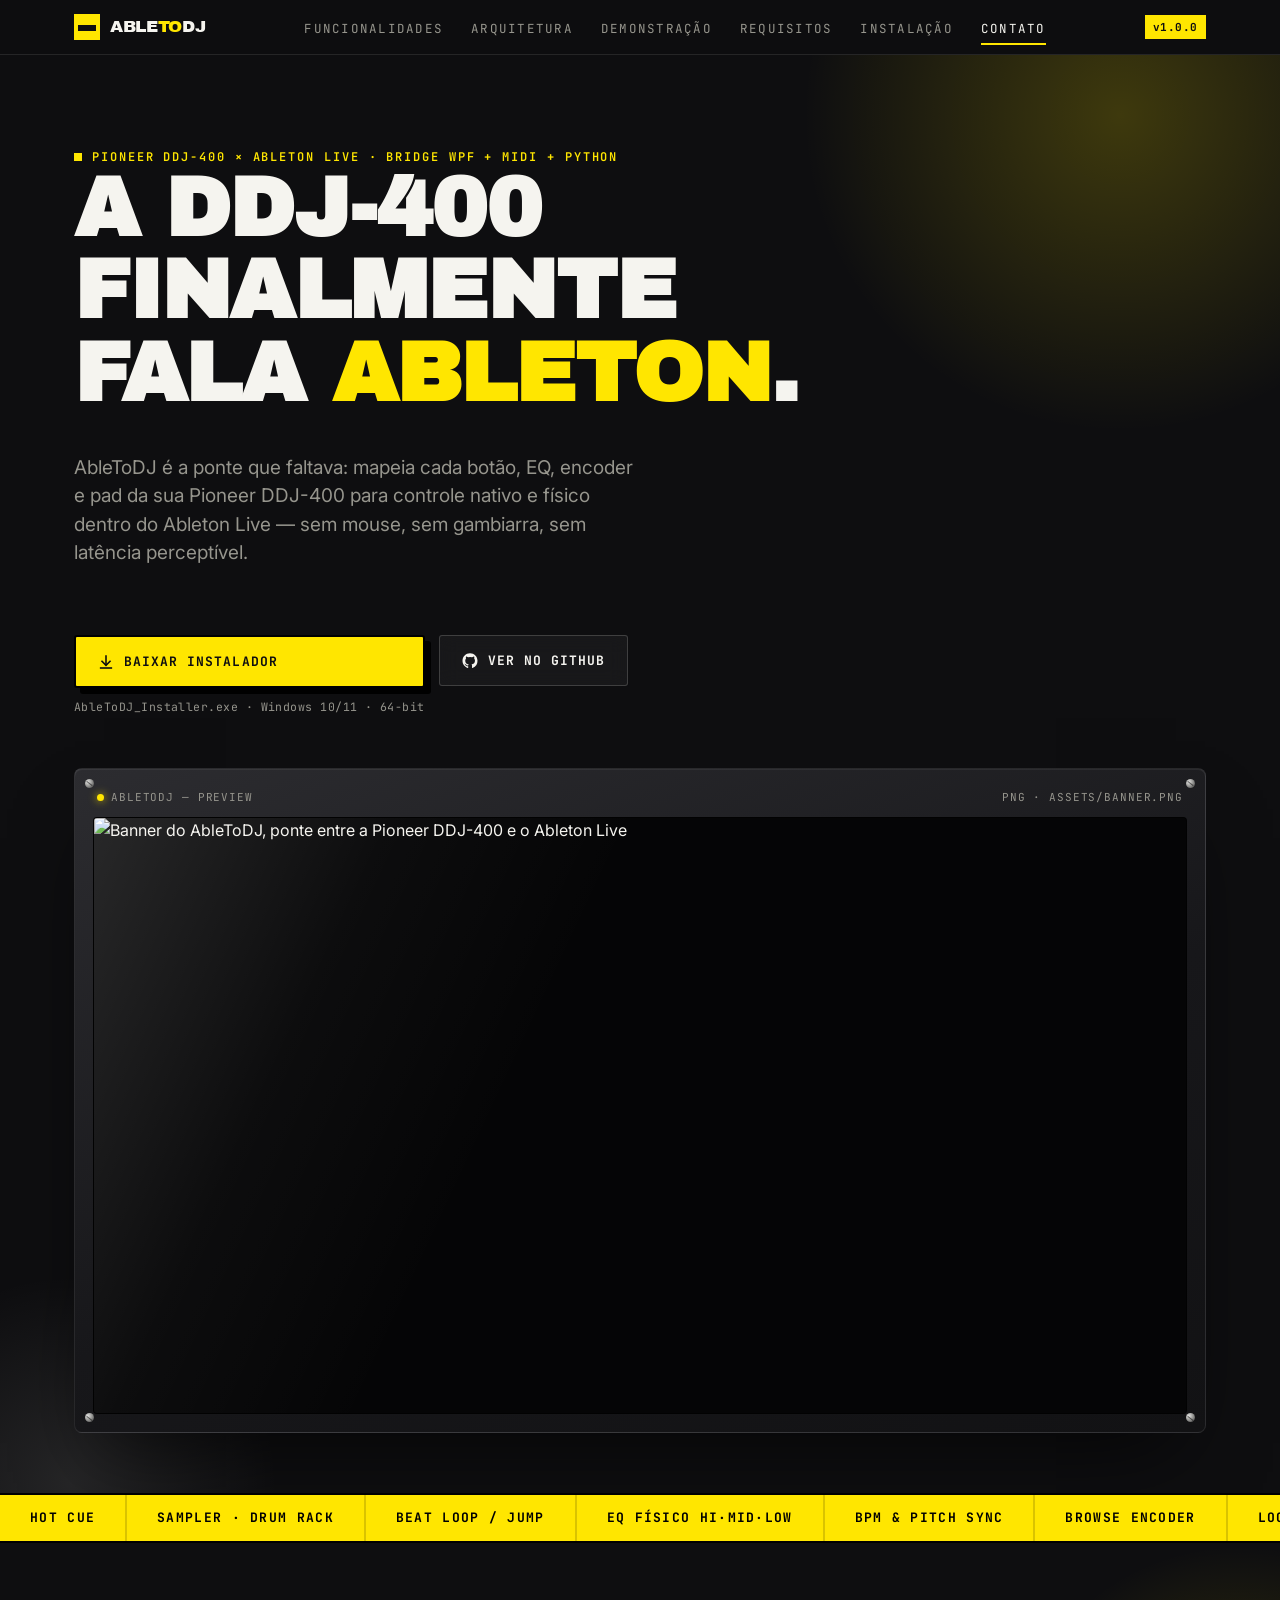
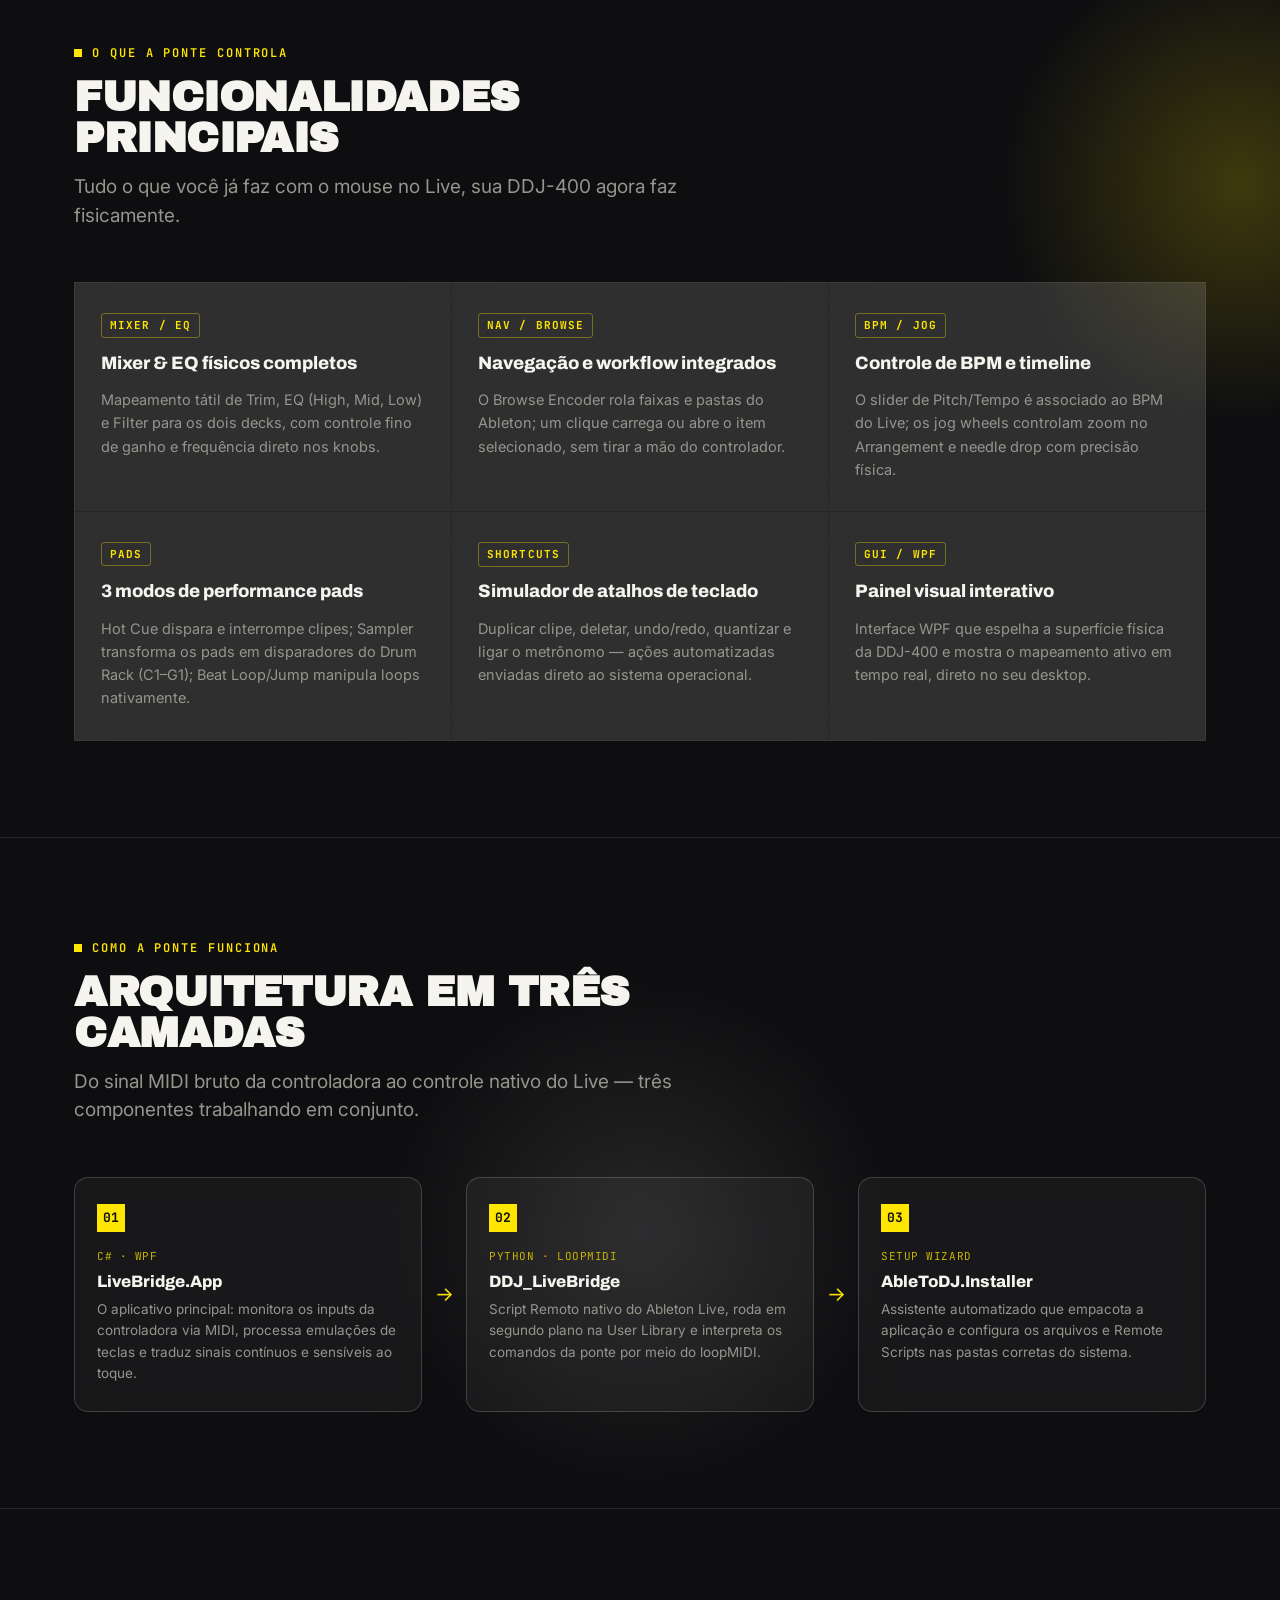
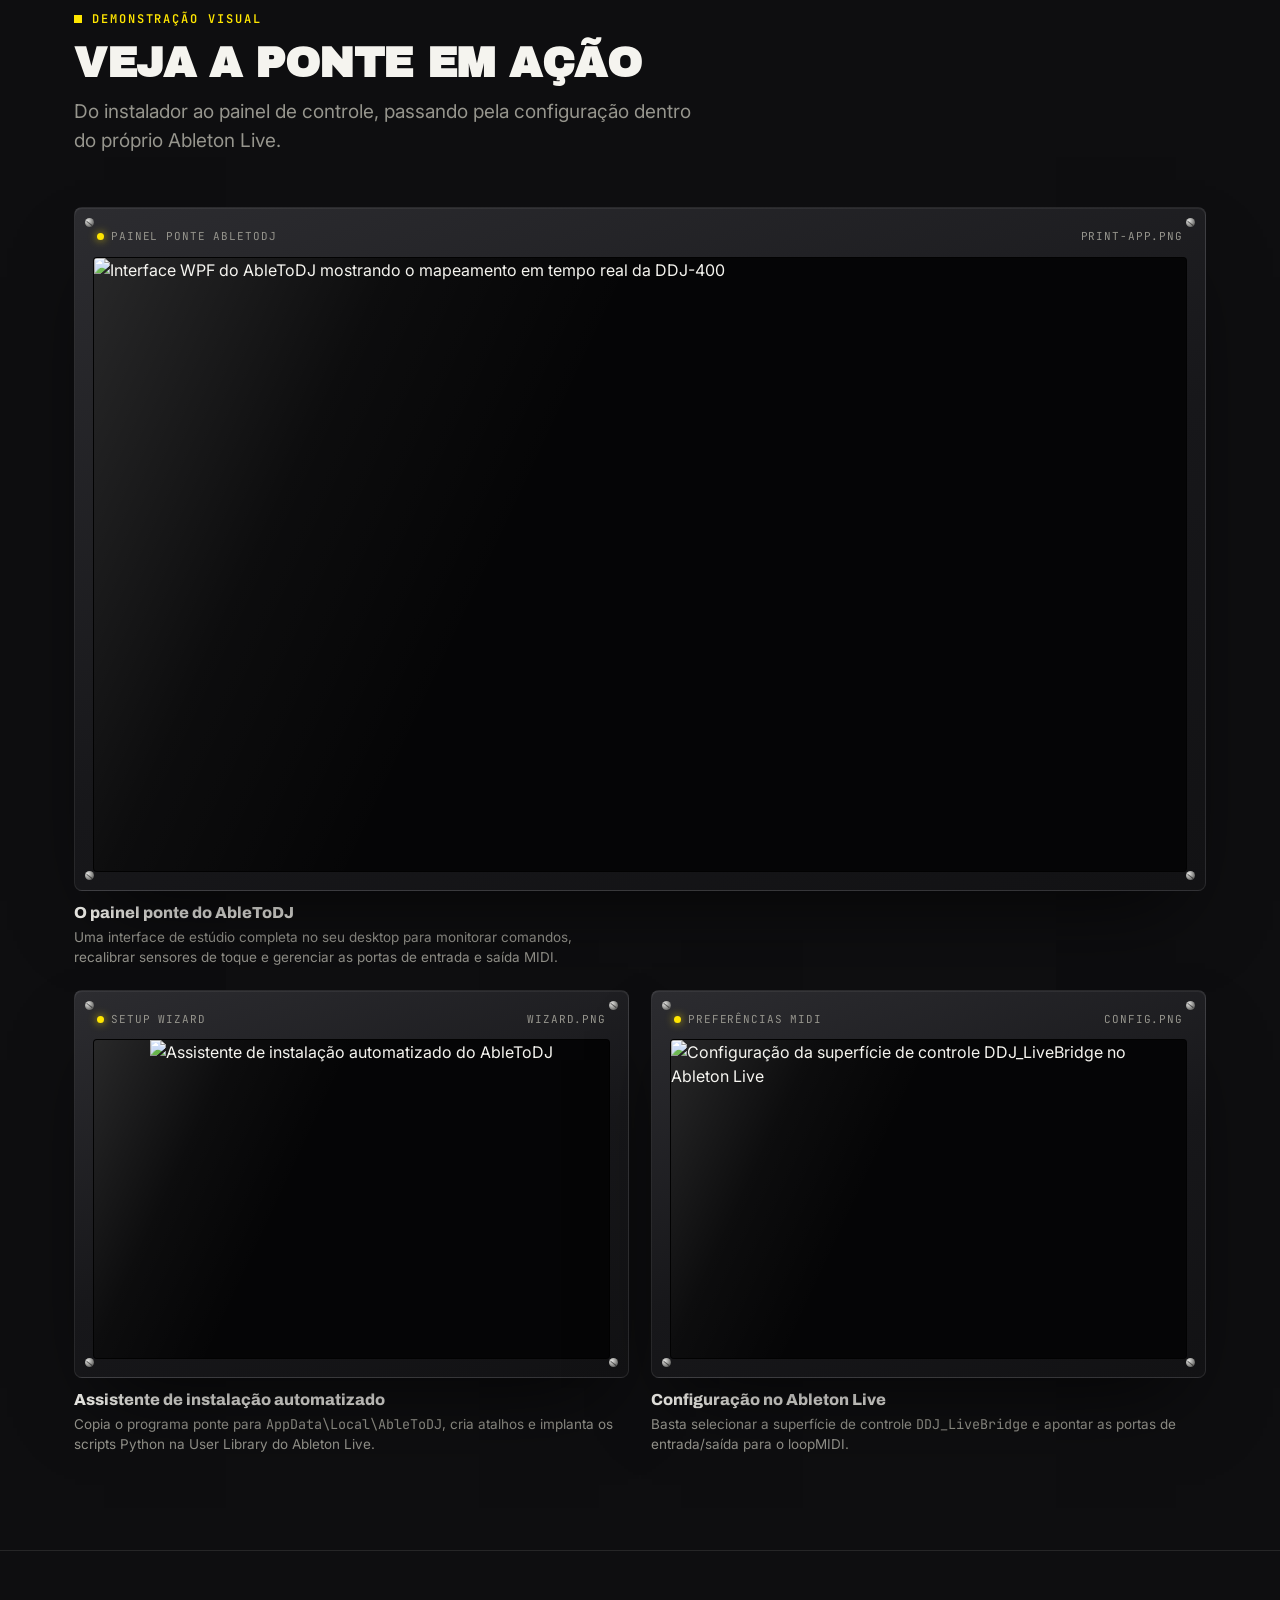
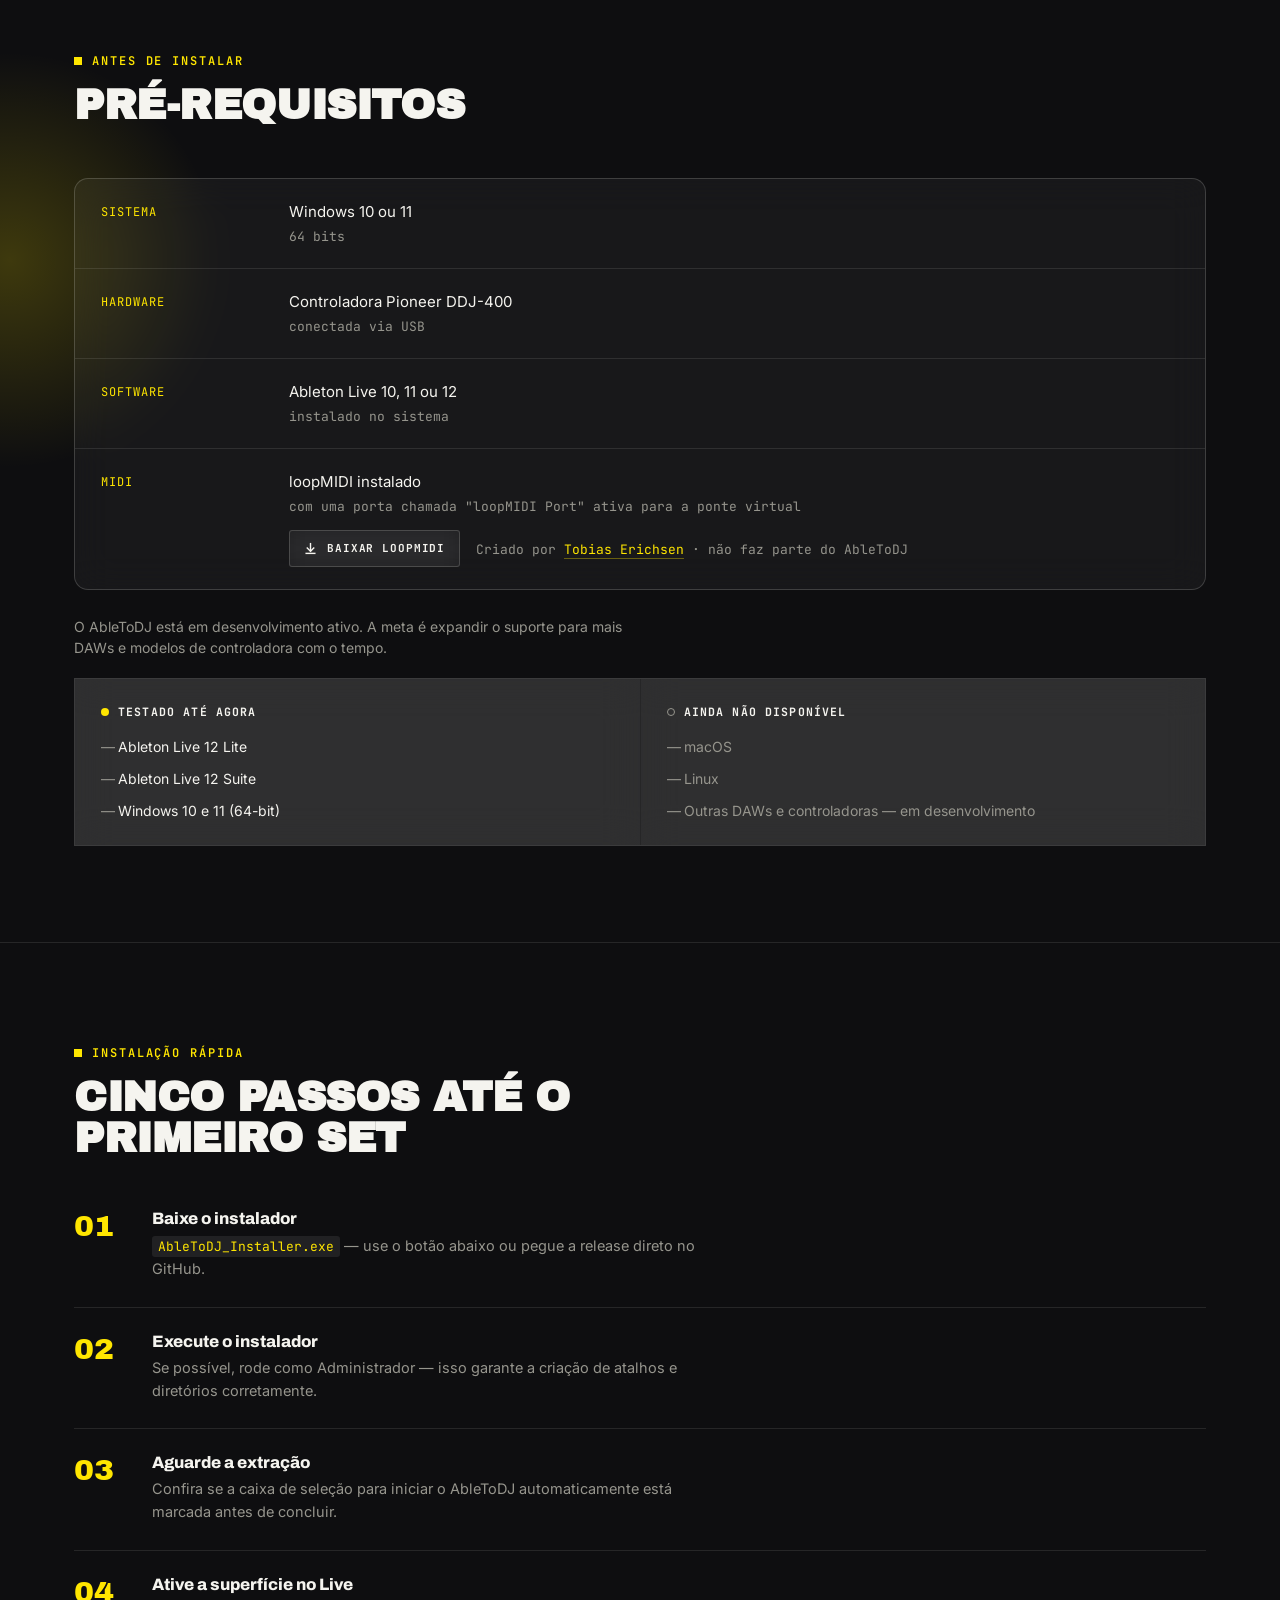
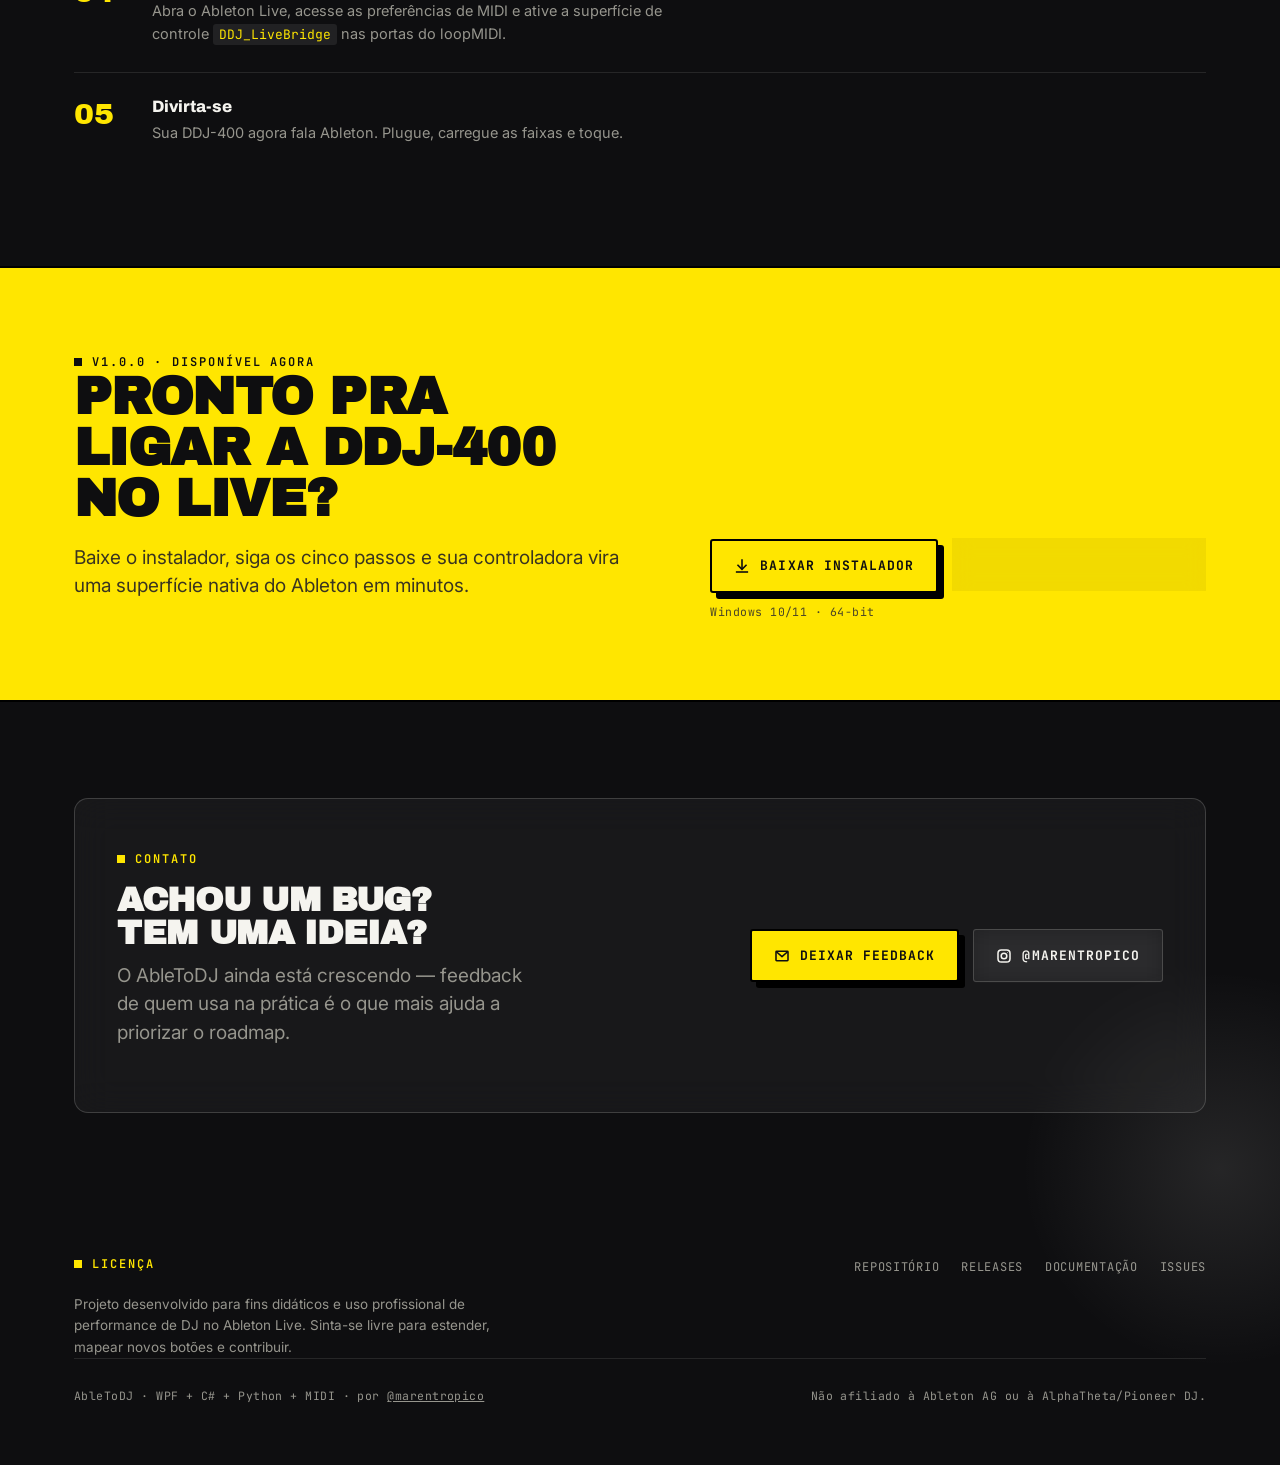
==== commit f7c6c196: "v1.0.1 — Teclado Cromático nos Pads, Fix Load Browser, Badges README" ====
--- a/index.html
+++ b/index.html
@@ -502,7 +502,7 @@
         </div>
         <div class="cta-row">
           <div class="cta-col">
-            <a class="btn btn-primary" href="https://github.com/marentropico/abletonDDJ/releases/download/v1.0.0/AbleToDJ_Installer.exe">
+            <a class="btn btn-primary" href="https://github.com/marentropico/abletonDDJ/releases/download/v1.0.1/AbleToDJ_Installer.exe">
               <svg width="16" height="16" viewBox="0 0 24 24" fill="none" stroke="currentColor" stroke-width="2.4" stroke-linecap="square"><path d="M12 3v13"/><path d="M6 11l6 6 6-6"/><path d="M4 21h16"/></svg>
               Baixar instalador
             </a>
@@ -800,13 +800,13 @@
       </div>
       <div class="cta-row">
         <div class="cta-col">
-          <a class="btn btn-primary" href="https://github.com/marentropico/abletonDDJ/releases/download/v1.0.0/AbleToDJ_Installer.exe">
+          <a class="btn btn-primary" href="https://github.com/marentropico/abletonDDJ/releases/download/v1.0.1/AbleToDJ_Installer.exe">
             <svg width="16" height="16" viewBox="0 0 24 24" fill="none" stroke="currentColor" stroke-width="2.4" stroke-linecap="square"><path d="M12 3v13"/><path d="M6 11l6 6 6-6"/><path d="M4 21h16"/></svg>
             Baixar instalador
           </a>
           <span class="btn-sub">Windows 10/11 · 64-bit</span>
         </div>
-        <a class="btn btn-ghost" href="https://github.com/marentropico/abletonDDJ/releases/tag/v1.0.0">
+        <a class="btn btn-ghost" href="https://github.com/marentropico/abletonDDJ/releases/tag/v1.0.1">
           Ver release no GitHub ↗
         </a>
       </div>
@@ -846,7 +846,7 @@
         </div>
         <ul class="footer-links">
           <li><a href="https://github.com/marentropico/abletonDDJ">Repositório</a></li>
-          <li><a href="https://github.com/marentropico/abletonDDJ/releases/tag/v1.0.0">Releases</a></li>
+          <li><a href="https://github.com/marentropico/abletonDDJ/releases/tag/v1.0.1">Releases</a></li>
           <li><a href="https://github.com/marentropico/abletonDDJ/blob/main/README.md">Documentação</a></li>
           <li><a href="https://github.com/marentropico/abletonDDJ/issues">Issues</a></li>
         </ul>
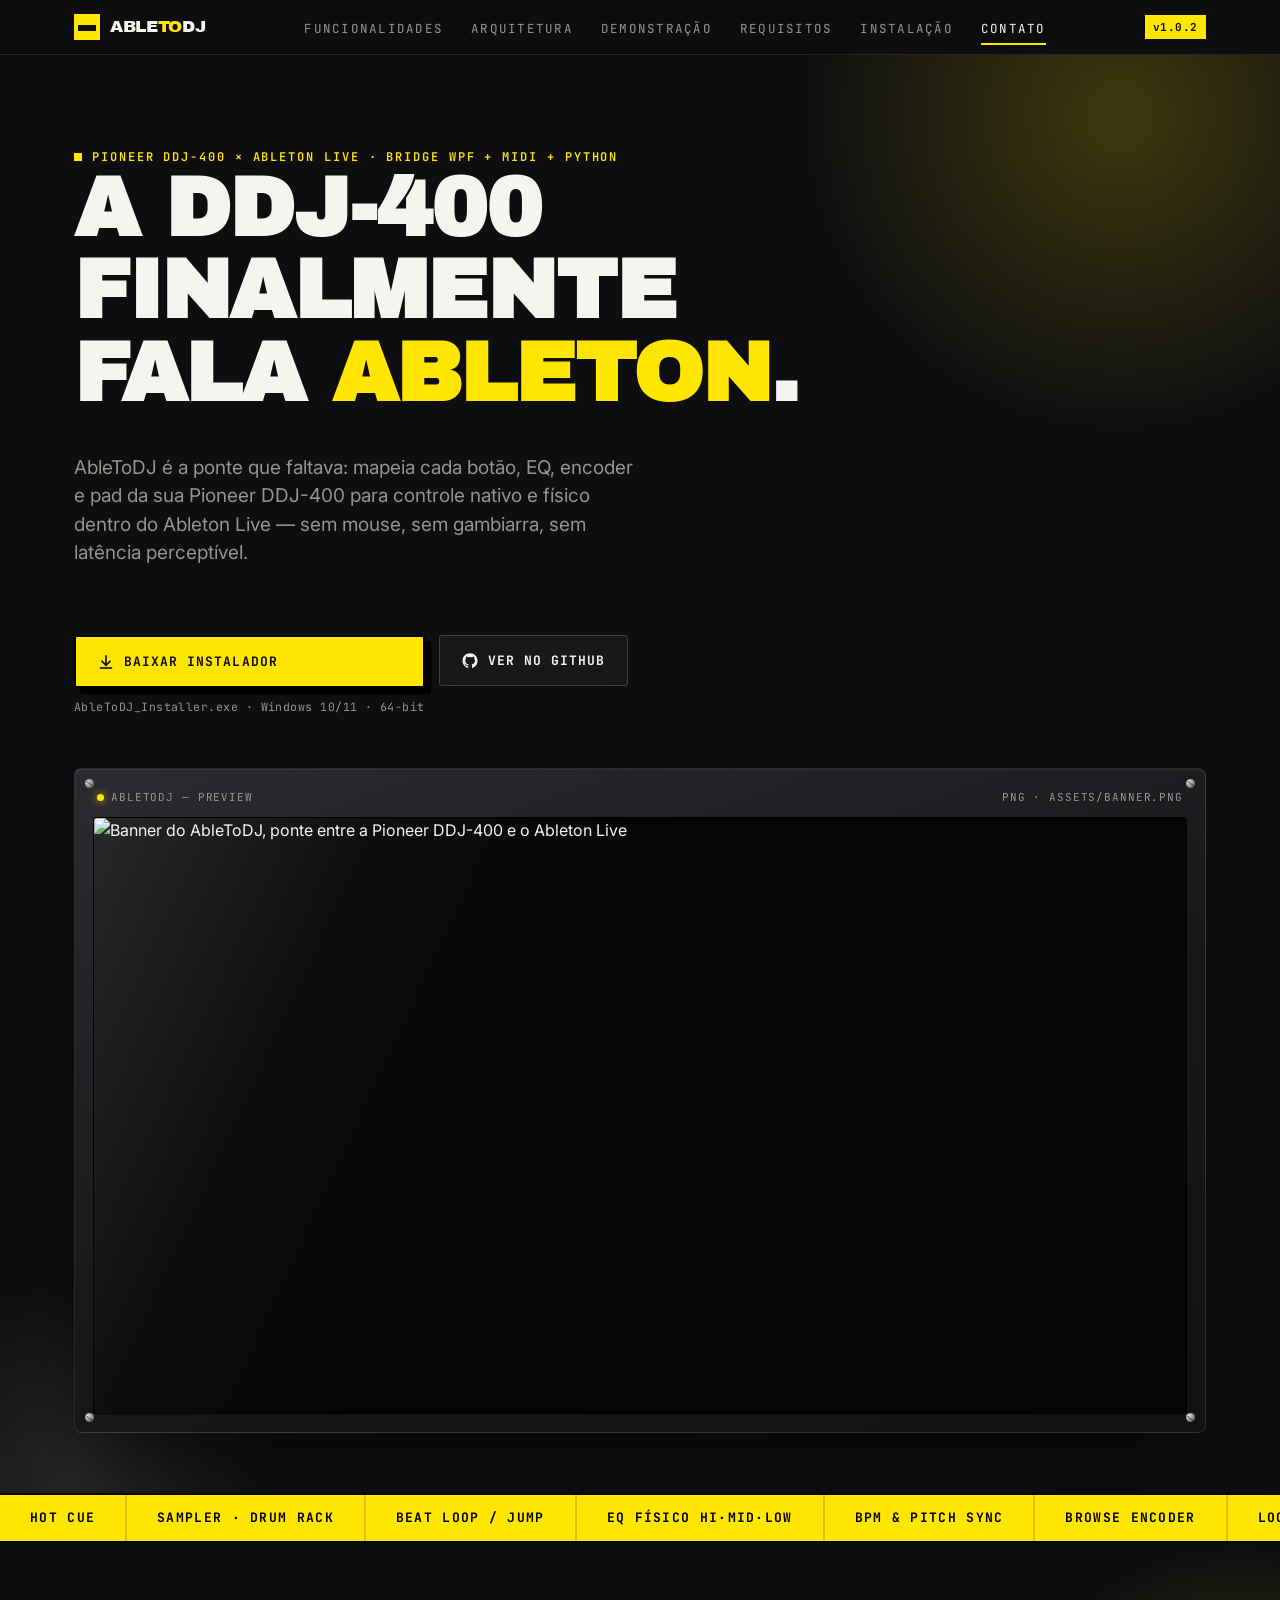
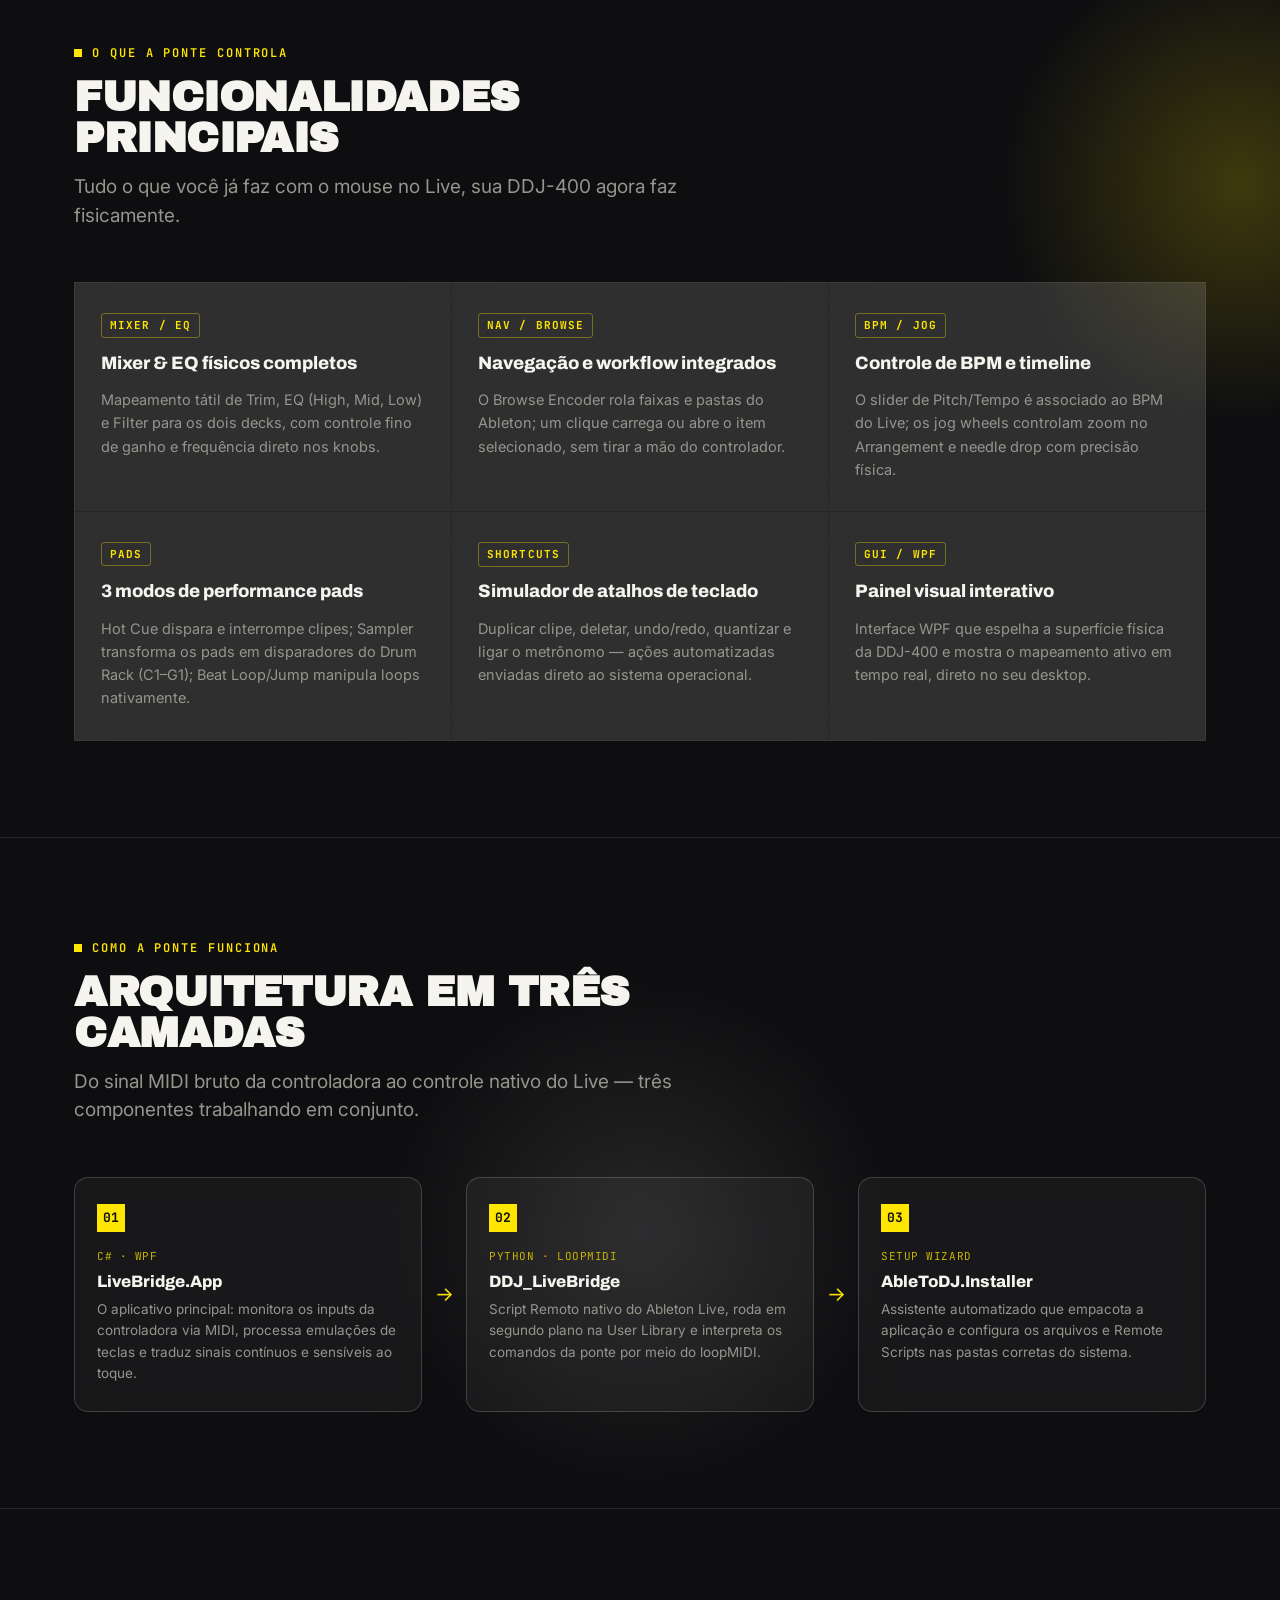
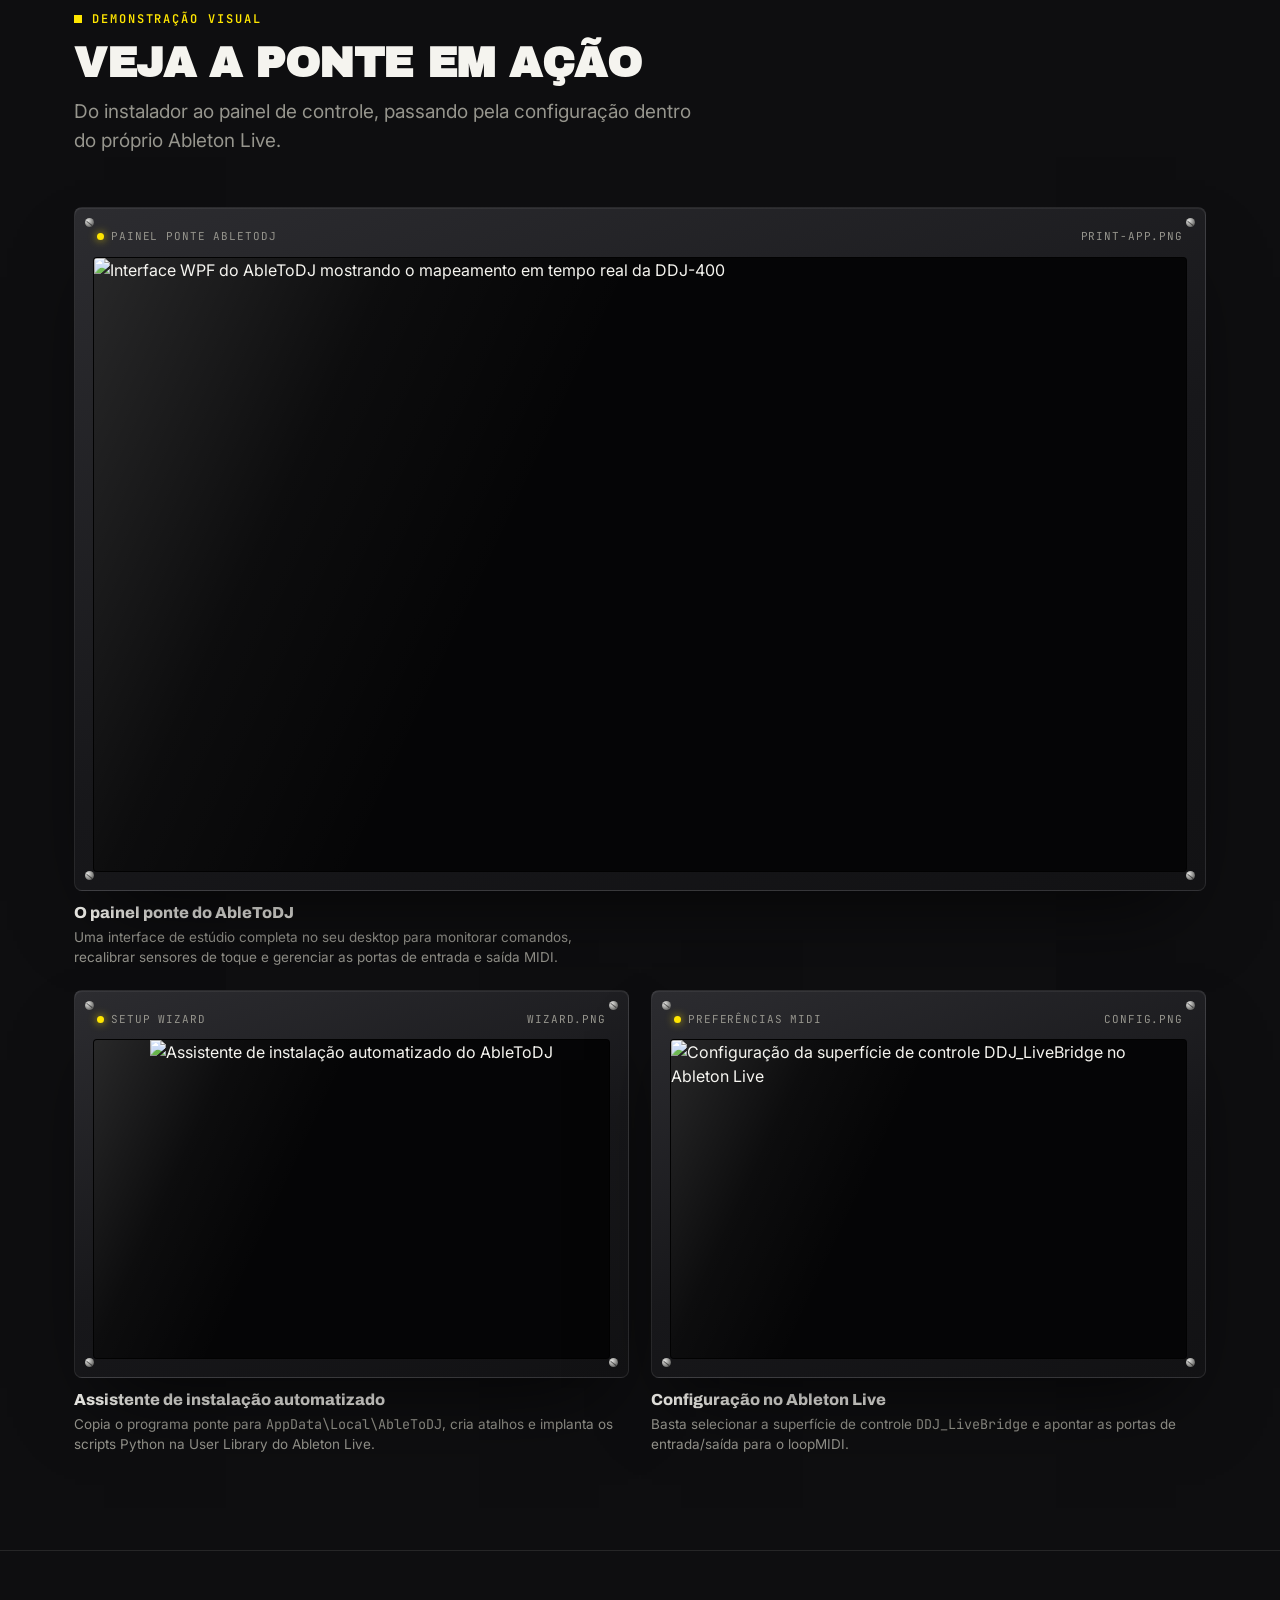
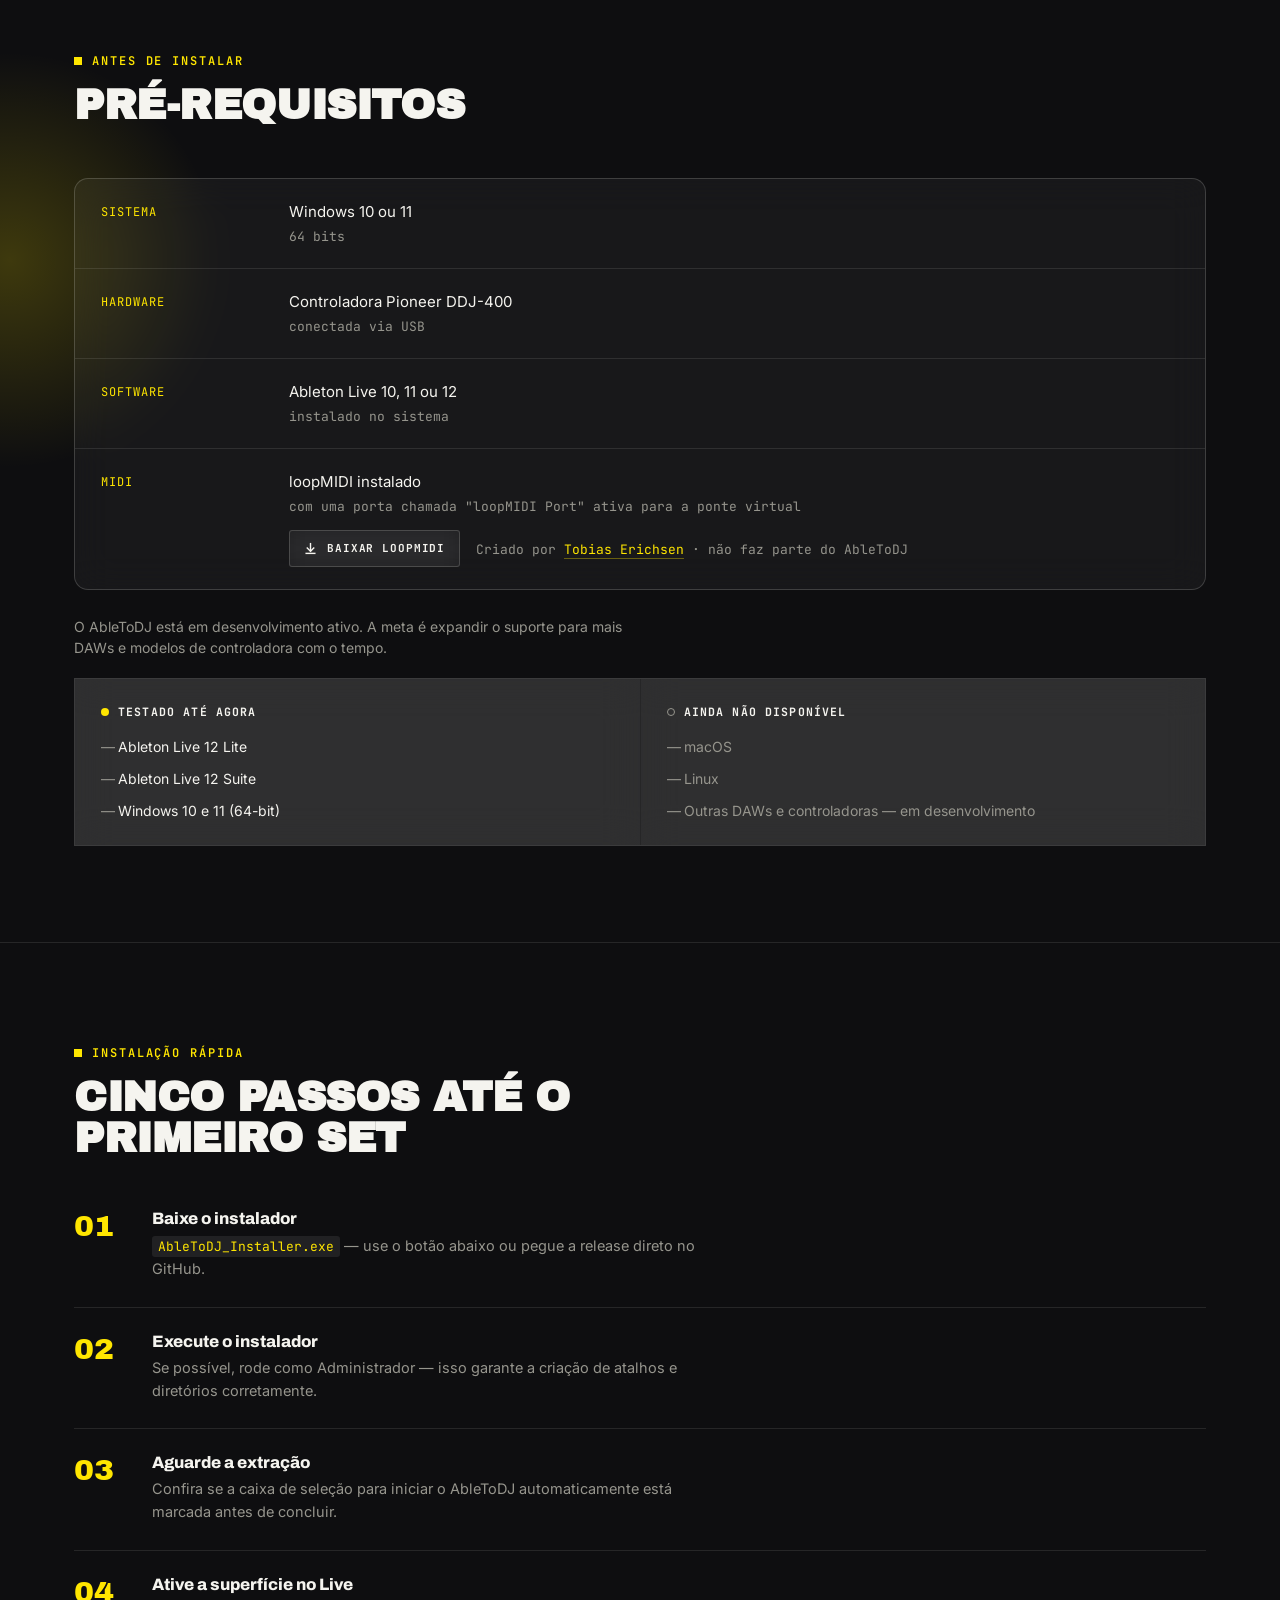
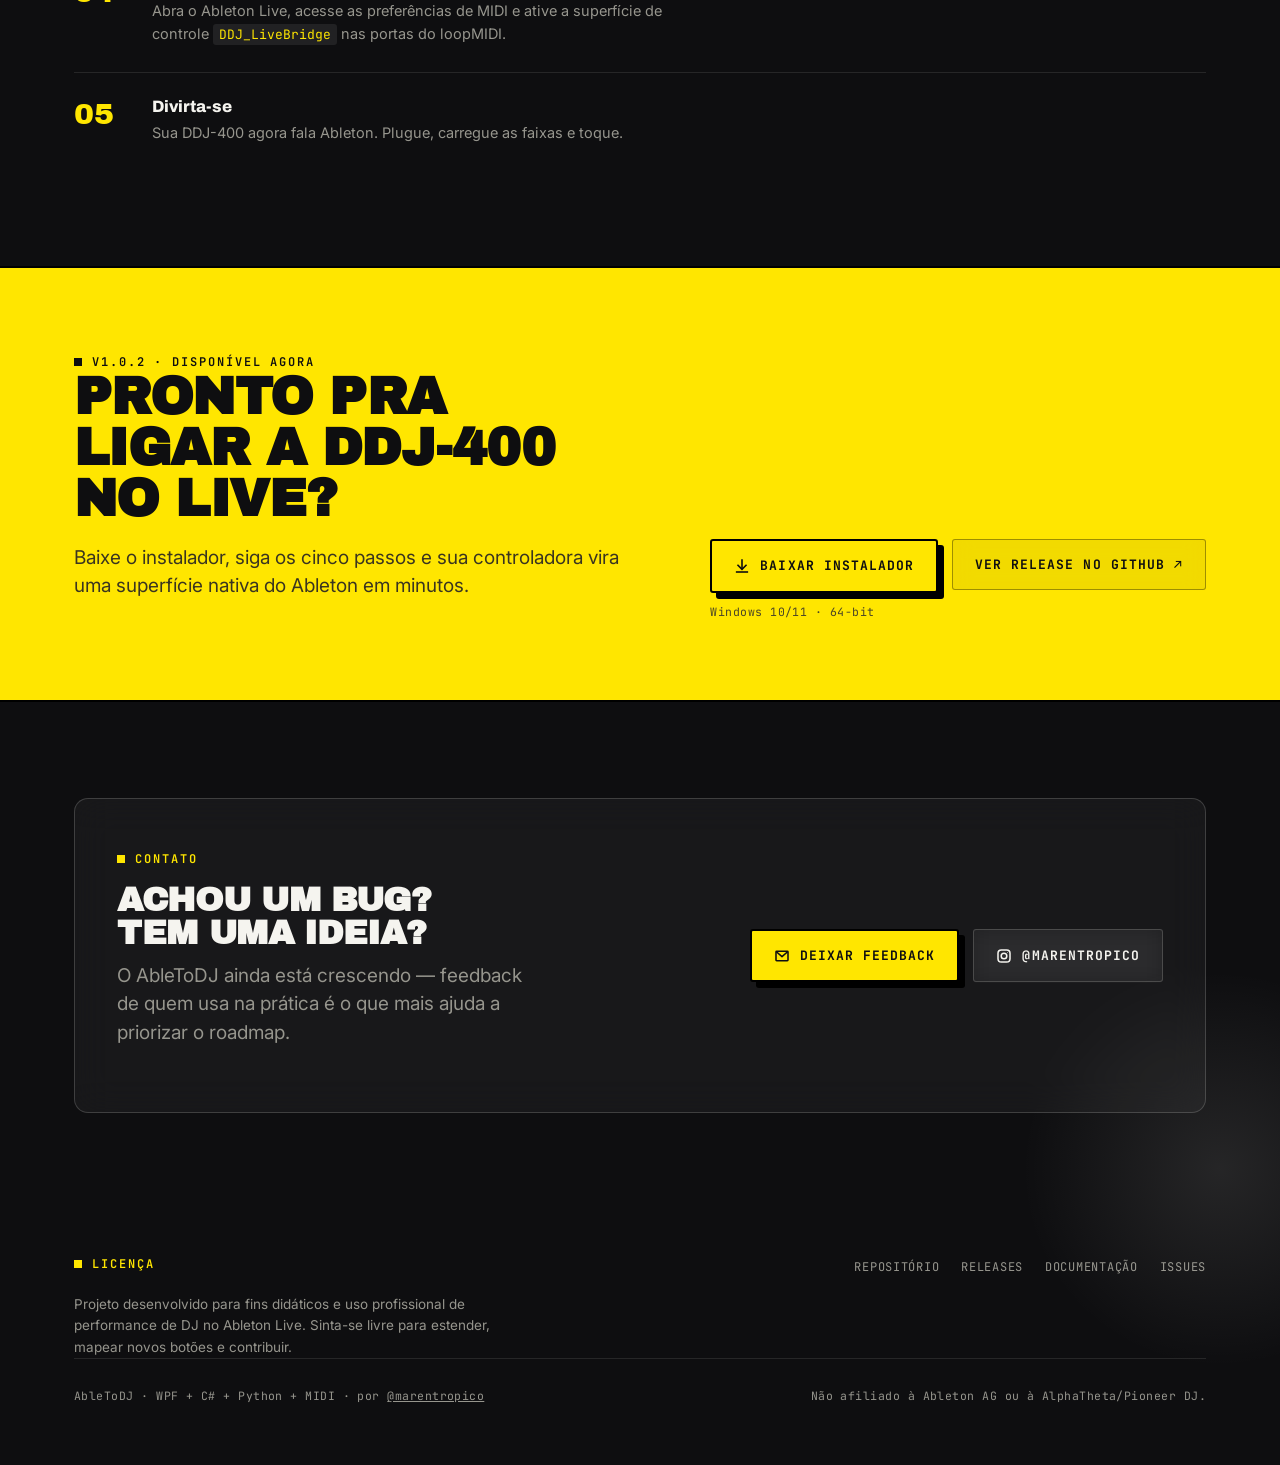
==== commit cdd2e57c: "atualizei os links da pagina para a v1.0.2" ====
--- a/index.html
+++ b/index.html
@@ -480,7 +480,7 @@
       <li><a href="#contato">Contato</a></li>
     </ul>
     <div class="nav-right">
-      <span class="nav-version mono">v1.0.0</span>
+      <span class="nav-version mono">v1.0.2</span>
       <button class="nav-toggle" id="navToggle" aria-label="Abrir menu"><span></span></button>
     </div>
   </div>
@@ -502,7 +502,7 @@
         </div>
         <div class="cta-row">
           <div class="cta-col">
-            <a class="btn btn-primary" href="https://github.com/marentropico/abletonDDJ/releases/download/v1.0.1/AbleToDJ_Installer.exe">
+            <a class="btn btn-primary" href="https://github.com/marentropico/abletonDDJ/releases/download/v1.0.2/AbleToDJ_Installer.exe">
               <svg width="16" height="16" viewBox="0 0 24 24" fill="none" stroke="currentColor" stroke-width="2.4" stroke-linecap="square"><path d="M12 3v13"/><path d="M6 11l6 6 6-6"/><path d="M4 21h16"/></svg>
               Baixar instalador
             </a>
@@ -794,19 +794,19 @@
   <section class="final-cta">
     <div class="wrap final-cta-inner reveal">
       <div>
-        <span class="eyebrow">v1.0.0 · disponível agora</span>
+        <span class="eyebrow">v1.0.2 · disponível agora</span>
         <h2>Pronto pra ligar a DDJ-400 no Live?</h2>
         <p class="lede">Baixe o instalador, siga os cinco passos e sua controladora vira uma superfície nativa do Ableton em minutos.</p>
       </div>
       <div class="cta-row">
         <div class="cta-col">
-          <a class="btn btn-primary" href="https://github.com/marentropico/abletonDDJ/releases/download/v1.0.1/AbleToDJ_Installer.exe">
+          <a class="btn btn-primary" href="https://github.com/marentropico/abletonDDJ/releases/download/v1.0.2/AbleToDJ_Installer.exe">
             <svg width="16" height="16" viewBox="0 0 24 24" fill="none" stroke="currentColor" stroke-width="2.4" stroke-linecap="square"><path d="M12 3v13"/><path d="M6 11l6 6 6-6"/><path d="M4 21h16"/></svg>
             Baixar instalador
           </a>
           <span class="btn-sub">Windows 10/11 · 64-bit</span>
         </div>
-        <a class="btn btn-ghost" href="https://github.com/marentropico/abletonDDJ/releases/tag/v1.0.1">
+        <a class="btn btn-ghost" href="https://github.com/marentropico/abletonDDJ/releases/tag/v1.0.2">
           Ver release no GitHub ↗
         </a>
       </div>
@@ -846,7 +846,7 @@
         </div>
         <ul class="footer-links">
           <li><a href="https://github.com/marentropico/abletonDDJ">Repositório</a></li>
-          <li><a href="https://github.com/marentropico/abletonDDJ/releases/tag/v1.0.1">Releases</a></li>
+          <li><a href="https://github.com/marentropico/abletonDDJ/releases/tag/v1.0.2">Releases</a></li>
           <li><a href="https://github.com/marentropico/abletonDDJ/blob/main/README.md">Documentação</a></li>
           <li><a href="https://github.com/marentropico/abletonDDJ/issues">Issues</a></li>
         </ul>
